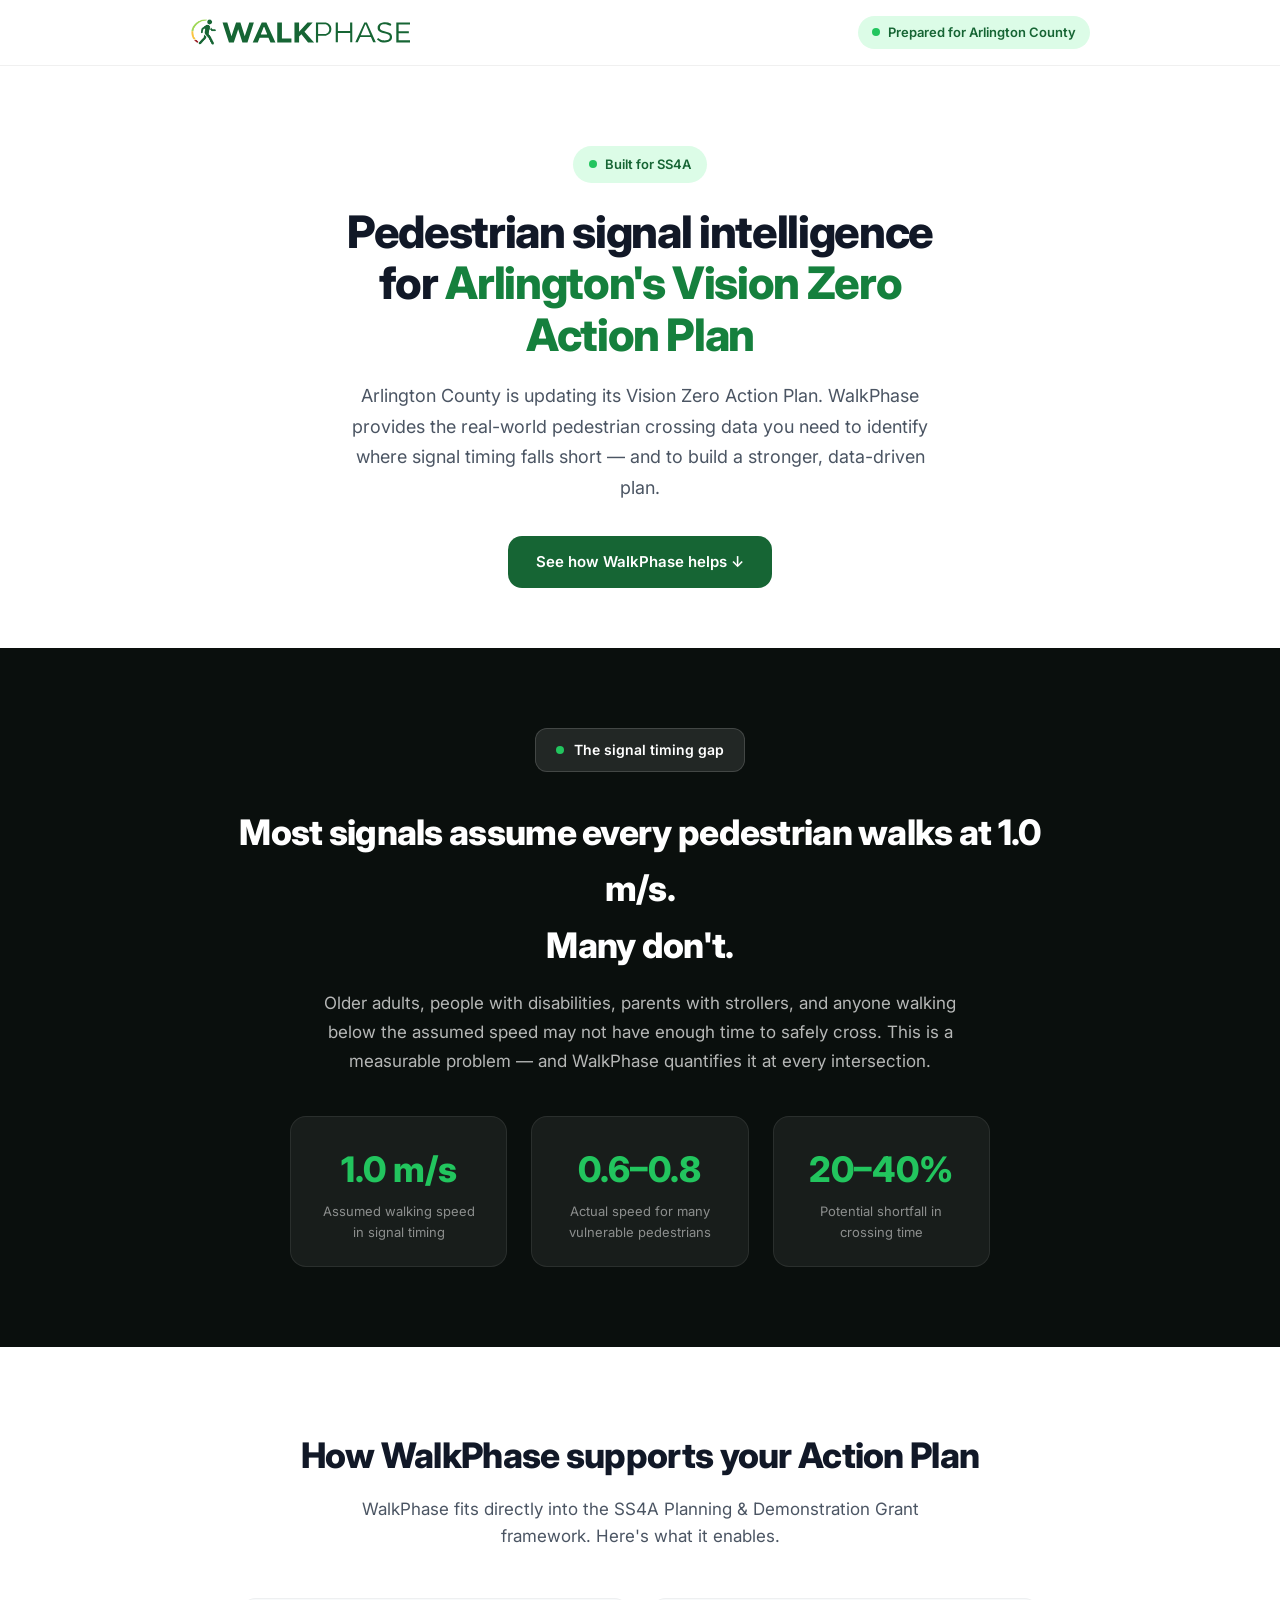
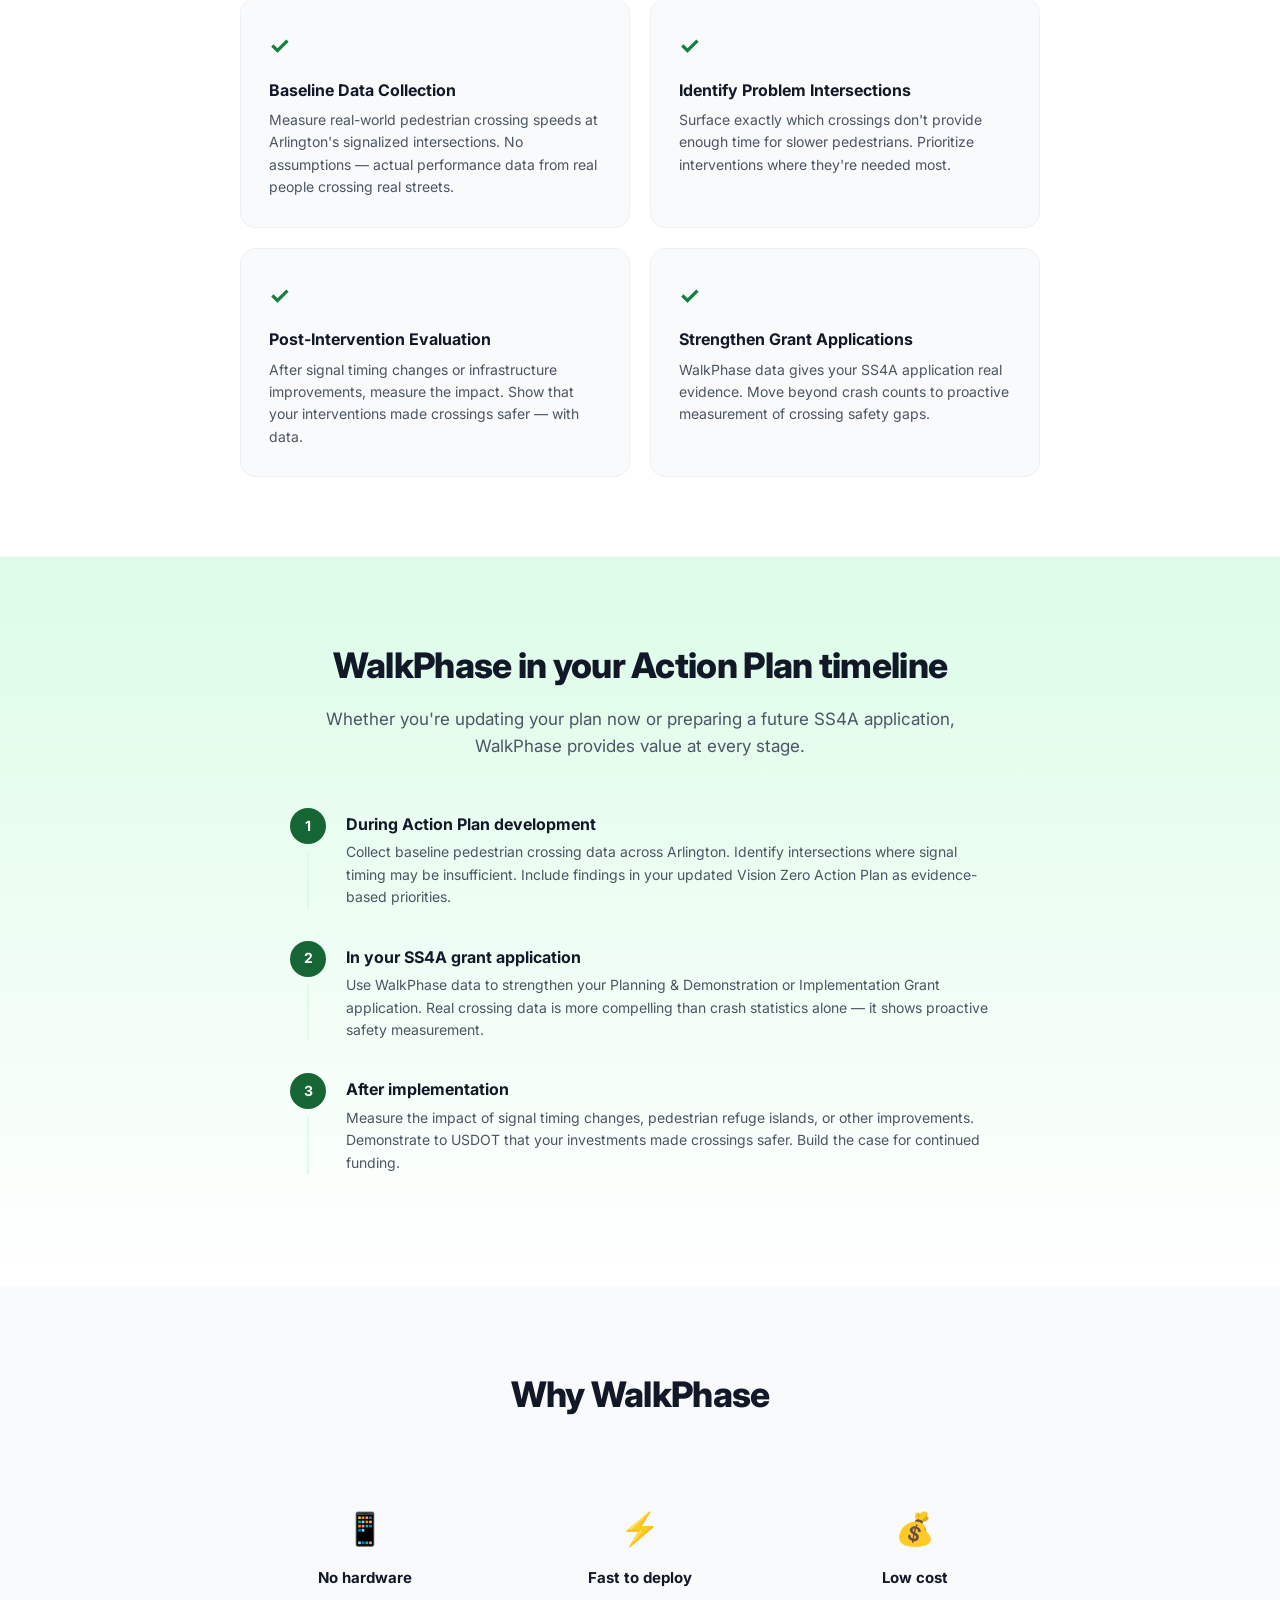
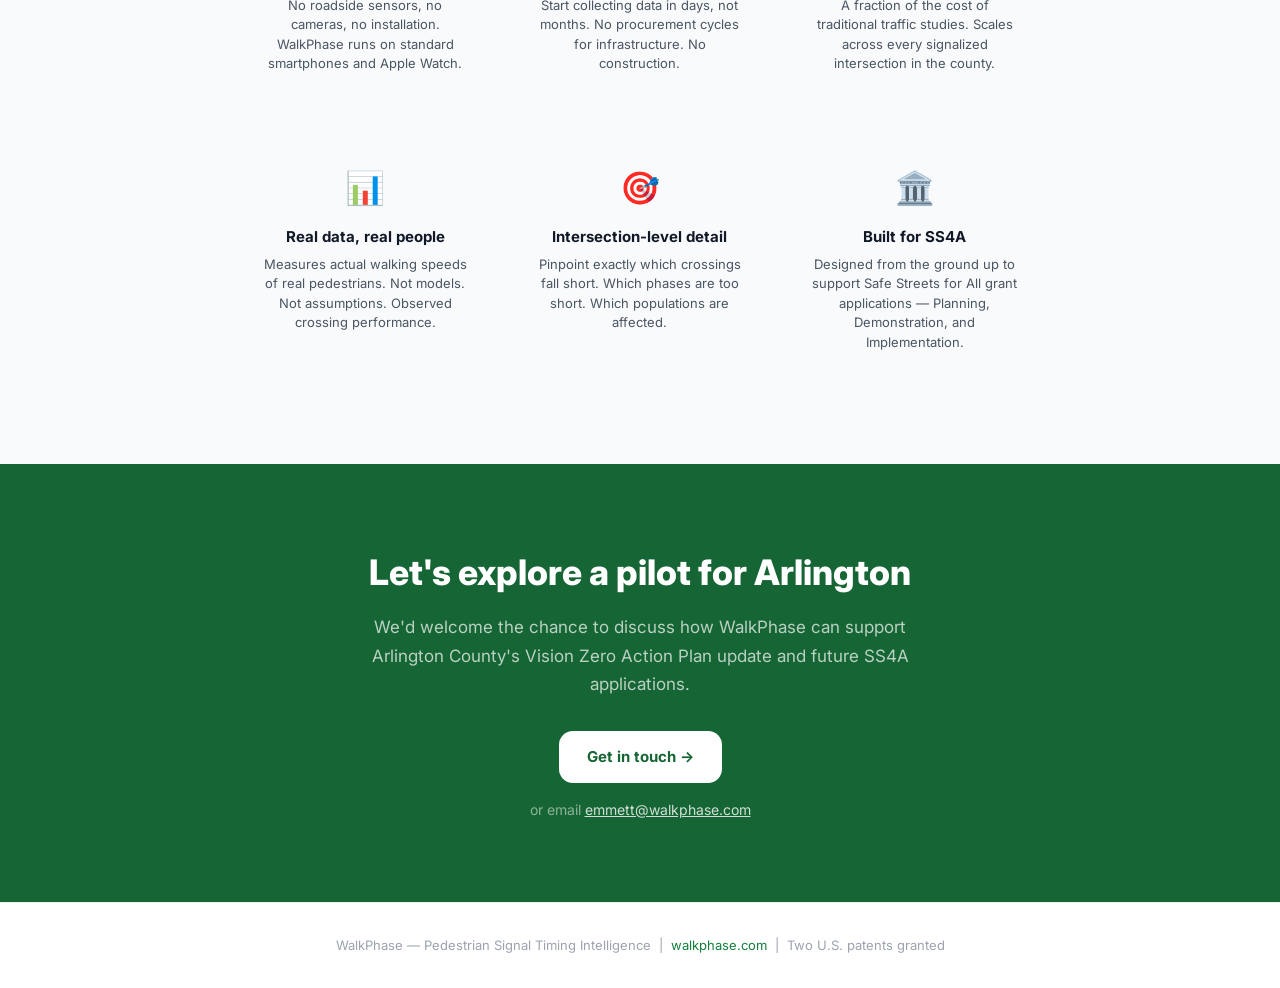
==== arlington/index.html @ d2f881f9 "Add walkphase.com/arlington — targeted pitch for Arlington County Focused landing page for Arlington" ====
<!DOCTYPE html>
<html lang="en">
<head>
    <!-- Google Analytics -->
    <script async src="https://www.googletagmanager.com/gtag/js?id=G-VWZL59CPCB"></script>
    <script>
      window.dataLayer = window.dataLayer || [];
      function gtag(){dataLayer.push(arguments);}
      gtag('js', new Date());
      gtag('config', 'G-VWZL59CPCB');
    </script>
    <meta charset="UTF-8">
    <meta name="viewport" content="width=device-width, initial-scale=1.0">
    <title>WalkPhase for Arlington County — Pedestrian Signal Intelligence for Your Vision Zero Action Plan</title>
    <meta name="description" content="WalkPhase helps Arlington County update its Vision Zero Action Plan with real pedestrian crossing data. Built for SS4A.">
    <meta property="og:title" content="WalkPhase for Arlington County">
    <meta property="og:description" content="Real pedestrian crossing data to strengthen Arlington's Vision Zero Action Plan and SS4A grant applications.">
    <meta property="og:type" content="website">
    <meta property="og:url" content="https://walkphase.com/arlington">
    <link rel="icon" type="image/png" href="../favicon.png">
    <link rel="preconnect" href="https://fonts.googleapis.com">
    <link rel="preconnect" href="https://fonts.gstatic.com" crossorigin>
    <link href="https://fonts.googleapis.com/css2?family=Inter:wght@400;500;600;700;800&display=swap" rel="stylesheet">
    <style>
        *, *::before, *::after { margin: 0; padding: 0; box-sizing: border-box; }
        :root {
            --green-deep: #166534; --green-mid: #15803d; --green-light: #22c55e;
            --green-pale: #dcfce7; --bg-white: #ffffff; --bg-light: #f8fafb;
            --text-primary: #111827; --text-secondary: #4b5563; --text-muted: #9ca3af;
        }
        html { scroll-behavior: smooth; -webkit-font-smoothing: antialiased; }
        body { font-family: 'Inter', -apple-system, BlinkMacSystemFont, sans-serif; color: var(--text-primary); background: var(--bg-white); line-height: 1.6; }
        a { color: inherit; text-decoration: none; }
        img { max-width: 100%; display: block; }

        /* Layout */
        .container { max-width: 900px; margin: 0 auto; padding: 0 24px; }
        .section { padding: 80px 0; }
        .section-light { background: var(--bg-light); }

        /* Nav */
        .nav { padding: 16px 24px; border-bottom: 1px solid rgba(0,0,0,0.06); position: sticky; top: 0; background: rgba(255,255,255,0.95); backdrop-filter: blur(12px); z-index: 100; }
        .nav-inner { max-width: 900px; margin: 0 auto; display: flex; align-items: center; justify-content: space-between; }
        .nav-logo { height: 28px; width: auto; }
        .nav-badge { display: inline-flex; align-items: center; gap: 8px; padding: 6px 14px; background: var(--green-pale); color: var(--green-deep); border-radius: 999px; font-size: 13px; font-weight: 600; }

        /* Hero */
        .hero { padding: 80px 24px 60px; text-align: center; }
        .hero-container { max-width: 750px; margin: 0 auto; }
        .hero-badge { display: inline-flex; align-items: center; gap: 8px; padding: 8px 16px; background: var(--green-pale); color: var(--green-deep); border-radius: 999px; font-size: 13px; font-weight: 600; margin-bottom: 24px; }
        .hero-badge-dot { width: 8px; height: 8px; border-radius: 50%; background: var(--green-light); }
        .hero h1 { font-size: clamp(2rem, 5vw, 2.8rem); font-weight: 800; line-height: 1.15; margin-bottom: 20px; letter-spacing: -0.03em; }
        .hero h1 .green { color: var(--green-mid); }
        .hero p { font-size: 18px; color: var(--text-secondary); max-width: 600px; margin: 0 auto 32px; line-height: 1.7; }
        .hero-cta { display: inline-flex; align-items: center; gap: 8px; padding: 14px 28px; background: var(--green-deep); color: white; border-radius: 14px; font-weight: 600; font-size: 15px; transition: background 0.2s; }
        .hero-cta:hover { background: var(--green-mid); }

        /* Problem */
        .problem { background: #0a0f0d; color: white; padding: 80px 24px; }
        .problem .container { text-align: center; }
        .problem h2 { font-size: clamp(1.6rem, 3.5vw, 2.2rem); font-weight: 800; margin-bottom: 16px; letter-spacing: -0.02em; }
        .problem p { font-size: 17px; color: rgba(255,255,255,0.7); max-width: 650px; margin: 0 auto 40px; line-height: 1.7; }
        .problem-stats { display: grid; grid-template-columns: repeat(3, 1fr); gap: 24px; max-width: 700px; margin: 0 auto; }
        .problem-stat { padding: 24px; background: rgba(255,255,255,0.06); border-radius: 16px; border: 1px solid rgba(255,255,255,0.08); }
        .problem-stat-number { font-size: 2.2rem; font-weight: 800; color: var(--green-light); margin-bottom: 4px; }
        .problem-stat-label { font-size: 13px; color: rgba(255,255,255,0.5); }

        /* SS4A Fit */
        .ss4a-section { padding: 80px 24px; }
        .ss4a-section h2 { font-size: clamp(1.6rem, 3.5vw, 2.2rem); font-weight: 800; text-align: center; margin-bottom: 12px; letter-spacing: -0.02em; }
        .ss4a-subtitle { font-size: 17px; color: var(--text-secondary); text-align: center; max-width: 600px; margin: 0 auto 48px; }
        .ss4a-grid { display: grid; grid-template-columns: repeat(2, 1fr); gap: 20px; max-width: 800px; margin: 0 auto; }
        .ss4a-card { padding: 28px; background: var(--bg-light); border-radius: 16px; border: 1px solid rgba(0,0,0,0.04); }
        .ss4a-card-icon { font-size: 24px; margin-bottom: 12px; }
        .ss4a-card h3 { font-size: 16px; font-weight: 700; margin-bottom: 6px; }
        .ss4a-card p { font-size: 14px; color: var(--text-secondary); line-height: 1.6; }
        .ss4a-card-check { color: var(--green-mid); font-weight: 700; }

        /* Action Plan Section */
        .action-plan { padding: 80px 24px; background: linear-gradient(180deg, var(--green-pale) 0%, var(--bg-white) 100%); }
        .action-plan h2 { font-size: clamp(1.6rem, 3.5vw, 2.2rem); font-weight: 800; text-align: center; margin-bottom: 12px; letter-spacing: -0.02em; }
        .action-plan-subtitle { font-size: 17px; color: var(--text-secondary); text-align: center; max-width: 650px; margin: 0 auto 48px; }
        .timeline { max-width: 700px; margin: 0 auto; }
        .timeline-item { display: flex; gap: 20px; margin-bottom: 32px; }
        .timeline-marker { display: flex; flex-direction: column; align-items: center; flex-shrink: 0; }
        .timeline-dot { width: 36px; height: 36px; border-radius: 50%; background: var(--green-deep); color: white; display: flex; align-items: center; justify-content: center; font-weight: 700; font-size: 14px; }
        .timeline-line { width: 2px; flex: 1; background: var(--green-pale); margin-top: 8px; }
        .timeline-content { padding-top: 4px; }
        .timeline-content h3 { font-size: 16px; font-weight: 700; margin-bottom: 4px; }
        .timeline-content p { font-size: 14px; color: var(--text-secondary); line-height: 1.6; }

        /* Differentiators */
        .diff-section { padding: 80px 24px; }
        .diff-section h2 { font-size: clamp(1.6rem, 3.5vw, 2.2rem); font-weight: 800; text-align: center; margin-bottom: 48px; letter-spacing: -0.02em; }
        .diff-grid { display: grid; grid-template-columns: repeat(3, 1fr); gap: 24px; max-width: 800px; margin: 0 auto; }
        .diff-card { text-align: center; padding: 32px 20px; background: var(--bg-light); border-radius: 16px; }
        .diff-card-icon { font-size: 32px; margin-bottom: 12px; }
        .diff-card h3 { font-size: 15px; font-weight: 700; margin-bottom: 6px; }
        .diff-card p { font-size: 13px; color: var(--text-secondary); line-height: 1.5; }

        /* CTA */
        .cta-section { padding: 80px 24px; background: var(--green-deep); color: white; text-align: center; }
        .cta-section h2 { font-size: clamp(1.6rem, 3.5vw, 2.2rem); font-weight: 800; margin-bottom: 12px; }
        .cta-section p { font-size: 17px; color: rgba(255,255,255,0.7); max-width: 550px; margin: 0 auto 32px; line-height: 1.7; }
        .cta-btn { display: inline-flex; align-items: center; gap: 8px; padding: 14px 28px; background: white; color: var(--green-deep); border-radius: 14px; font-weight: 700; font-size: 15px; transition: transform 0.2s, box-shadow 0.2s; }
        .cta-btn:hover { transform: translateY(-2px); box-shadow: 0 8px 24px rgba(0,0,0,0.2); }
        .cta-email { display: block; margin-top: 16px; font-size: 14px; color: rgba(255,255,255,0.5); }
        .cta-email a { color: rgba(255,255,255,0.8); text-decoration: underline; }

        /* Footer */
        .footer { padding: 32px 24px; text-align: center; font-size: 13px; color: var(--text-muted); border-top: 1px solid rgba(0,0,0,0.06); }
        .footer a { color: var(--green-mid); }

        /* Built for SS4A badge */
        .ss4a-badge-large { display: inline-flex; align-items: center; gap: 10px; padding: 10px 20px; background: rgba(255,255,255,0.1); border: 1px solid rgba(255,255,255,0.15); border-radius: 12px; font-size: 14px; font-weight: 600; color: white; margin-bottom: 32px; }
        .ss4a-badge-large .dot { width: 8px; height: 8px; border-radius: 50%; background: var(--green-light); }

        /* Responsive */
        @media (max-width: 768px) {
            .problem-stats { grid-template-columns: 1fr; }
            .ss4a-grid { grid-template-columns: 1fr; }
            .diff-grid { grid-template-columns: 1fr; }
        }
    </style>
</head>
<body>

    <!-- Nav -->
    <nav class="nav">
        <div class="nav-inner">
            <a href="https://walkphase.com">
                <img src="../walkphase_logo.svg" alt="WalkPhase" class="nav-logo">
            </a>
            <span class="nav-badge"><span class="hero-badge-dot"></span> Prepared for Arlington County</span>
        </div>
    </nav>

    <!-- Hero -->
    <section class="hero">
        <div class="hero-container">
            <div class="hero-badge"><span class="hero-badge-dot"></span> Built for SS4A</div>
            <h1>Pedestrian signal intelligence<br>for <span class="green">Arlington's Vision Zero<br>Action Plan</span></h1>
            <p>Arlington County is updating its Vision Zero Action Plan. WalkPhase provides the real-world pedestrian crossing data you need to identify where signal timing falls short &mdash; and to build a stronger, data-driven plan.</p>
            <a href="#how-it-helps" class="hero-cta">See how WalkPhase helps &darr;</a>
        </div>
    </section>

    <!-- Problem -->
    <section class="problem">
        <div class="container">
            <div class="ss4a-badge-large"><span class="dot"></span> The signal timing gap</div>
            <h2>Most signals assume every pedestrian walks at 1.0 m/s.<br>Many don't.</h2>
            <p>Older adults, people with disabilities, parents with strollers, and anyone walking below the assumed speed may not have enough time to safely cross. This is a measurable problem &mdash; and WalkPhase quantifies it at every intersection.</p>
            <div class="problem-stats">
                <div class="problem-stat">
                    <div class="problem-stat-number">1.0 m/s</div>
                    <div class="problem-stat-label">Assumed walking speed<br>in signal timing</div>
                </div>
                <div class="problem-stat">
                    <div class="problem-stat-number">0.6&ndash;0.8</div>
                    <div class="problem-stat-label">Actual speed for many<br>vulnerable pedestrians</div>
                </div>
                <div class="problem-stat">
                    <div class="problem-stat-number">20&ndash;40%</div>
                    <div class="problem-stat-label">Potential shortfall in<br>crossing time</div>
                </div>
            </div>
        </div>
    </section>

    <!-- How it helps -->
    <section class="ss4a-section" id="how-it-helps">
        <h2>How WalkPhase supports your Action Plan</h2>
        <p class="ss4a-subtitle">WalkPhase fits directly into the SS4A Planning &amp; Demonstration Grant framework. Here's what it enables.</p>
        <div class="ss4a-grid">
            <div class="ss4a-card">
                <div class="ss4a-card-icon"><span class="ss4a-card-check">&check;</span></div>
                <h3>Baseline Data Collection</h3>
                <p>Measure real-world pedestrian crossing speeds at Arlington's signalized intersections. No assumptions &mdash; actual performance data from real people crossing real streets.</p>
            </div>
            <div class="ss4a-card">
                <div class="ss4a-card-icon"><span class="ss4a-card-check">&check;</span></div>
                <h3>Identify Problem Intersections</h3>
                <p>Surface exactly which crossings don't provide enough time for slower pedestrians. Prioritize interventions where they're needed most.</p>
            </div>
            <div class="ss4a-card">
                <div class="ss4a-card-icon"><span class="ss4a-card-check">&check;</span></div>
                <h3>Post-Intervention Evaluation</h3>
                <p>After signal timing changes or infrastructure improvements, measure the impact. Show that your interventions made crossings safer &mdash; with data.</p>
            </div>
            <div class="ss4a-card">
                <div class="ss4a-card-icon"><span class="ss4a-card-check">&check;</span></div>
                <h3>Strengthen Grant Applications</h3>
                <p>WalkPhase data gives your SS4A application real evidence. Move beyond crash counts to proactive measurement of crossing safety gaps.</p>
            </div>
        </div>
    </section>

    <!-- Action Plan Timeline -->
    <section class="action-plan">
        <h2>WalkPhase in your Action Plan timeline</h2>
        <p class="action-plan-subtitle">Whether you're updating your plan now or preparing a future SS4A application, WalkPhase provides value at every stage.</p>
        <div class="timeline">
            <div class="timeline-item">
                <div class="timeline-marker">
                    <div class="timeline-dot">1</div>
                    <div class="timeline-line"></div>
                </div>
                <div class="timeline-content">
                    <h3>During Action Plan development</h3>
                    <p>Collect baseline pedestrian crossing data across Arlington. Identify intersections where signal timing may be insufficient. Include findings in your updated Vision Zero Action Plan as evidence-based priorities.</p>
                </div>
            </div>
            <div class="timeline-item">
                <div class="timeline-marker">
                    <div class="timeline-dot">2</div>
                    <div class="timeline-line"></div>
                </div>
                <div class="timeline-content">
                    <h3>In your SS4A grant application</h3>
                    <p>Use WalkPhase data to strengthen your Planning &amp; Demonstration or Implementation Grant application. Real crossing data is more compelling than crash statistics alone &mdash; it shows proactive safety measurement.</p>
                </div>
            </div>
            <div class="timeline-item">
                <div class="timeline-marker">
                    <div class="timeline-dot">3</div>
                    <div class="timeline-line"></div>
                </div>
                <div class="timeline-content">
                    <h3>After implementation</h3>
                    <p>Measure the impact of signal timing changes, pedestrian refuge islands, or other improvements. Demonstrate to USDOT that your investments made crossings safer. Build the case for continued funding.</p>
                </div>
            </div>
        </div>
    </section>

    <!-- Differentiators -->
    <section class="diff-section section-light">
        <h2>Why WalkPhase</h2>
        <div class="diff-grid">
            <div class="diff-card">
                <div class="diff-card-icon">📱</div>
                <h3>No hardware</h3>
                <p>No roadside sensors, no cameras, no installation. WalkPhase runs on standard smartphones and Apple Watch.</p>
            </div>
            <div class="diff-card">
                <div class="diff-card-icon">⚡</div>
                <h3>Fast to deploy</h3>
                <p>Start collecting data in days, not months. No procurement cycles for infrastructure. No construction.</p>
            </div>
            <div class="diff-card">
                <div class="diff-card-icon">💰</div>
                <h3>Low cost</h3>
                <p>A fraction of the cost of traditional traffic studies. Scales across every signalized intersection in the county.</p>
            </div>
            <div class="diff-card">
                <div class="diff-card-icon">📊</div>
                <h3>Real data, real people</h3>
                <p>Measures actual walking speeds of real pedestrians. Not models. Not assumptions. Observed crossing performance.</p>
            </div>
            <div class="diff-card">
                <div class="diff-card-icon">🎯</div>
                <h3>Intersection-level detail</h3>
                <p>Pinpoint exactly which crossings fall short. Which phases are too short. Which populations are affected.</p>
            </div>
            <div class="diff-card">
                <div class="diff-card-icon">🏛️</div>
                <h3>Built for SS4A</h3>
                <p>Designed from the ground up to support Safe Streets for All grant applications &mdash; Planning, Demonstration, and Implementation.</p>
            </div>
        </div>
    </section>

    <!-- CTA -->
    <section class="cta-section">
        <h2>Let's explore a pilot for Arlington</h2>
        <p>We'd welcome the chance to discuss how WalkPhase can support Arlington County's Vision Zero Action Plan update and future SS4A applications.</p>
        <a href="mailto:emmett@walkphase.com?subject=WalkPhase%20for%20Arlington%20County" class="cta-btn">Get in touch &rarr;</a>
        <span class="cta-email">or email <a href="mailto:emmett@walkphase.com">emmett@walkphase.com</a></span>
    </section>

    <!-- Footer -->
    <footer class="footer">
        <p>WalkPhase &mdash; Pedestrian Signal Timing Intelligence &nbsp;|&nbsp; <a href="https://walkphase.com">walkphase.com</a> &nbsp;|&nbsp; Two U.S. patents granted</p>
    </footer>

</body>
</html>
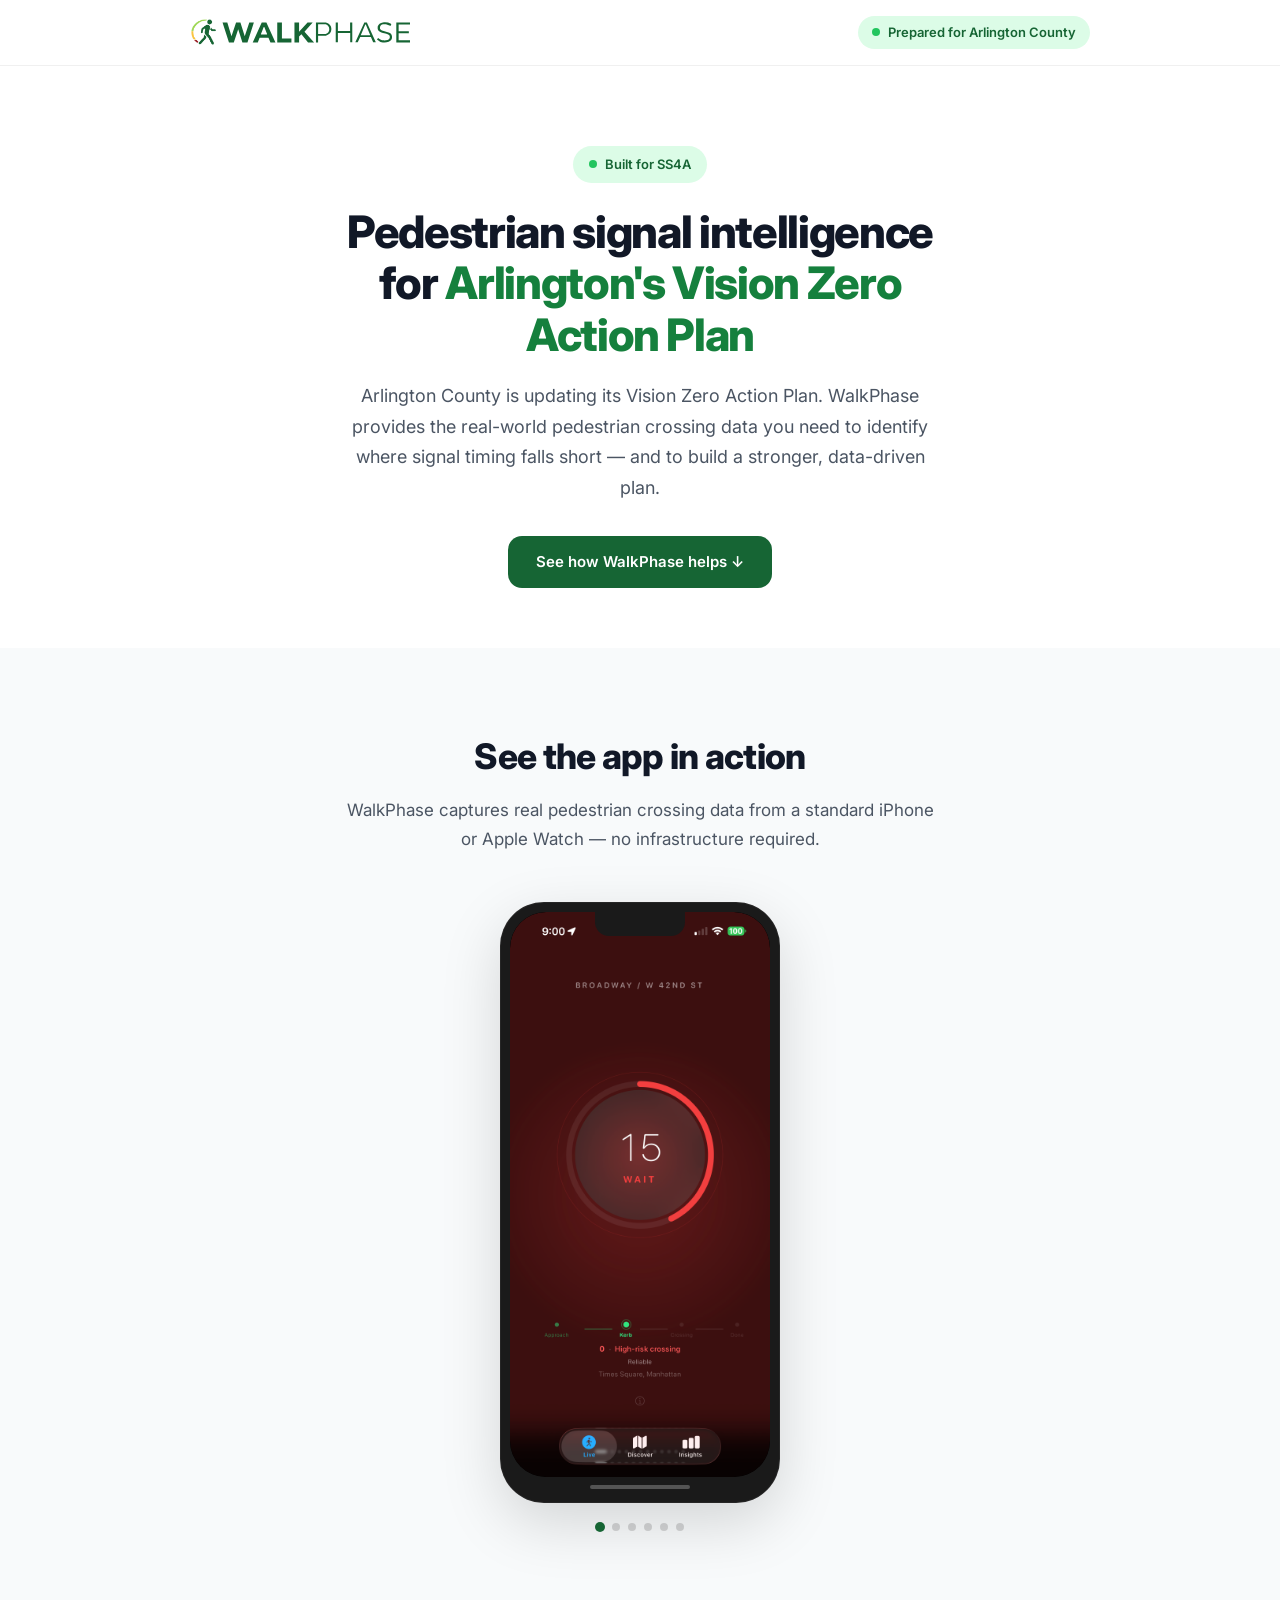
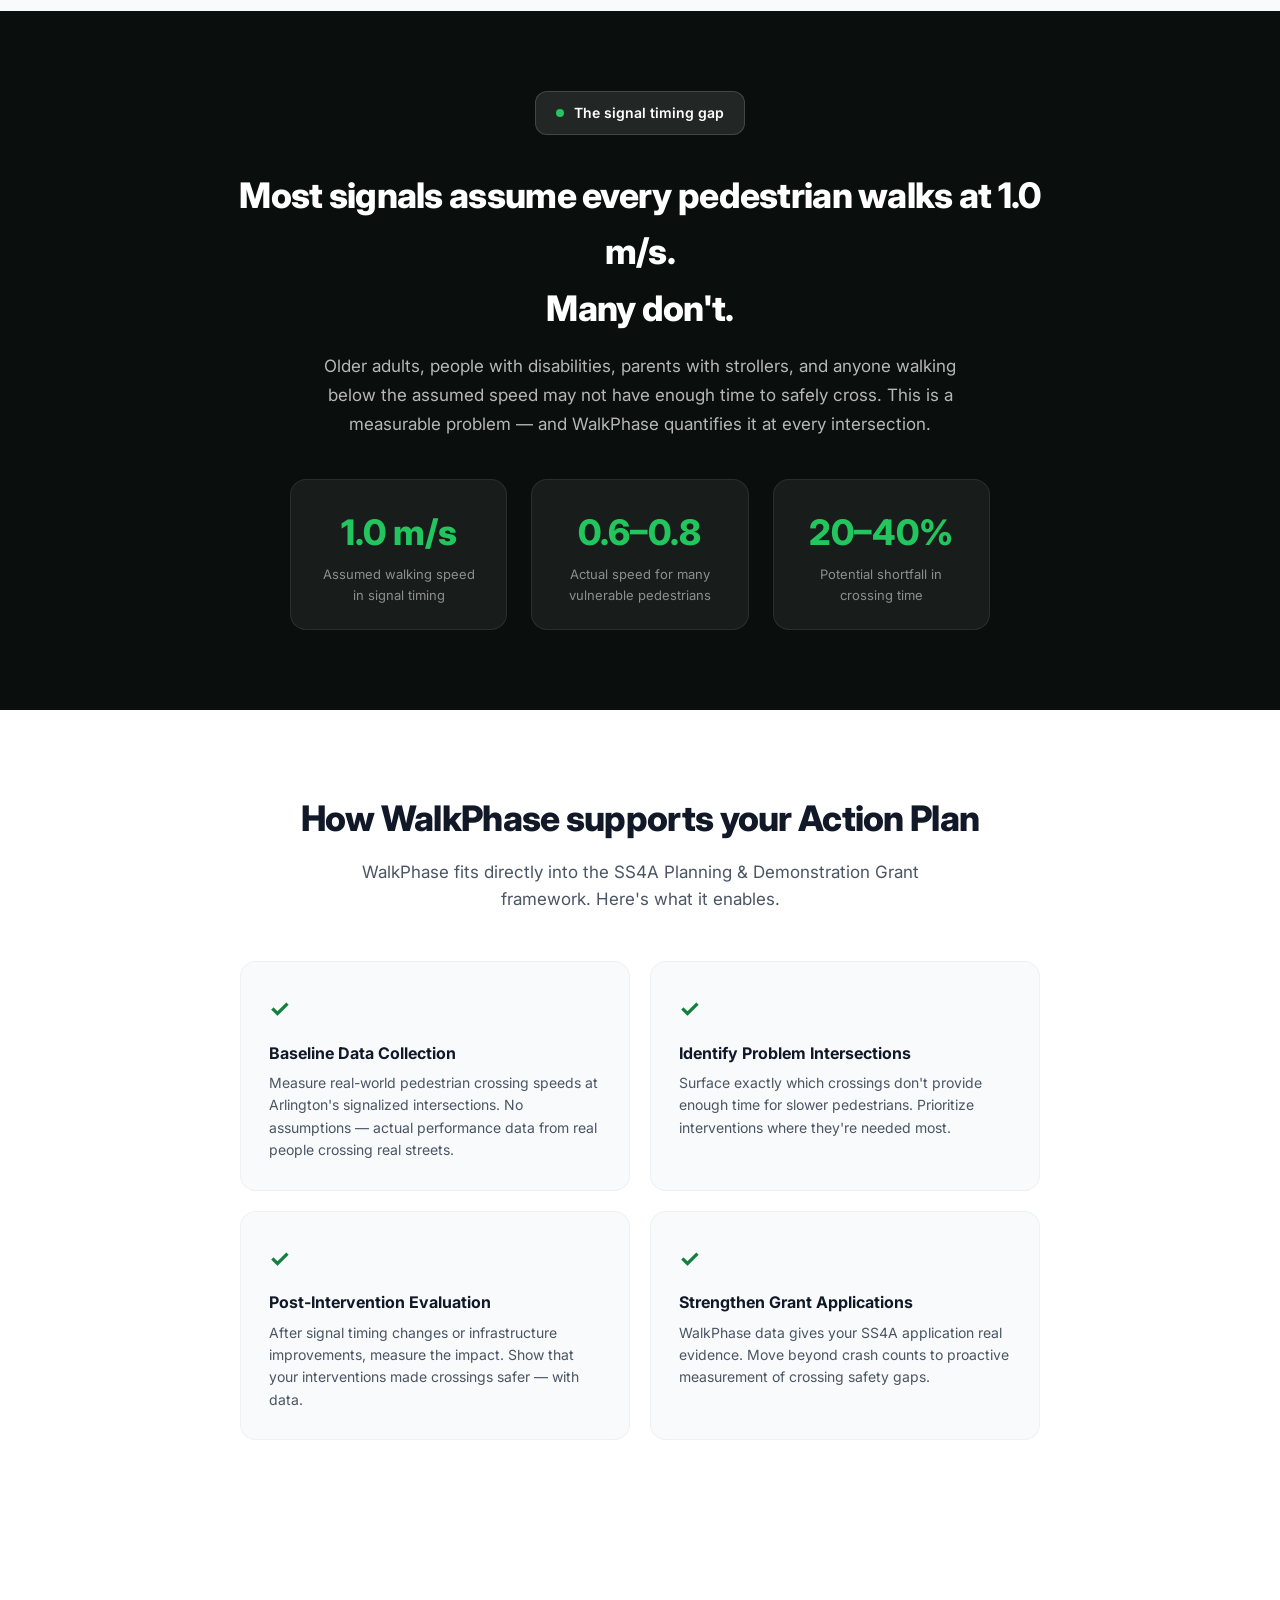
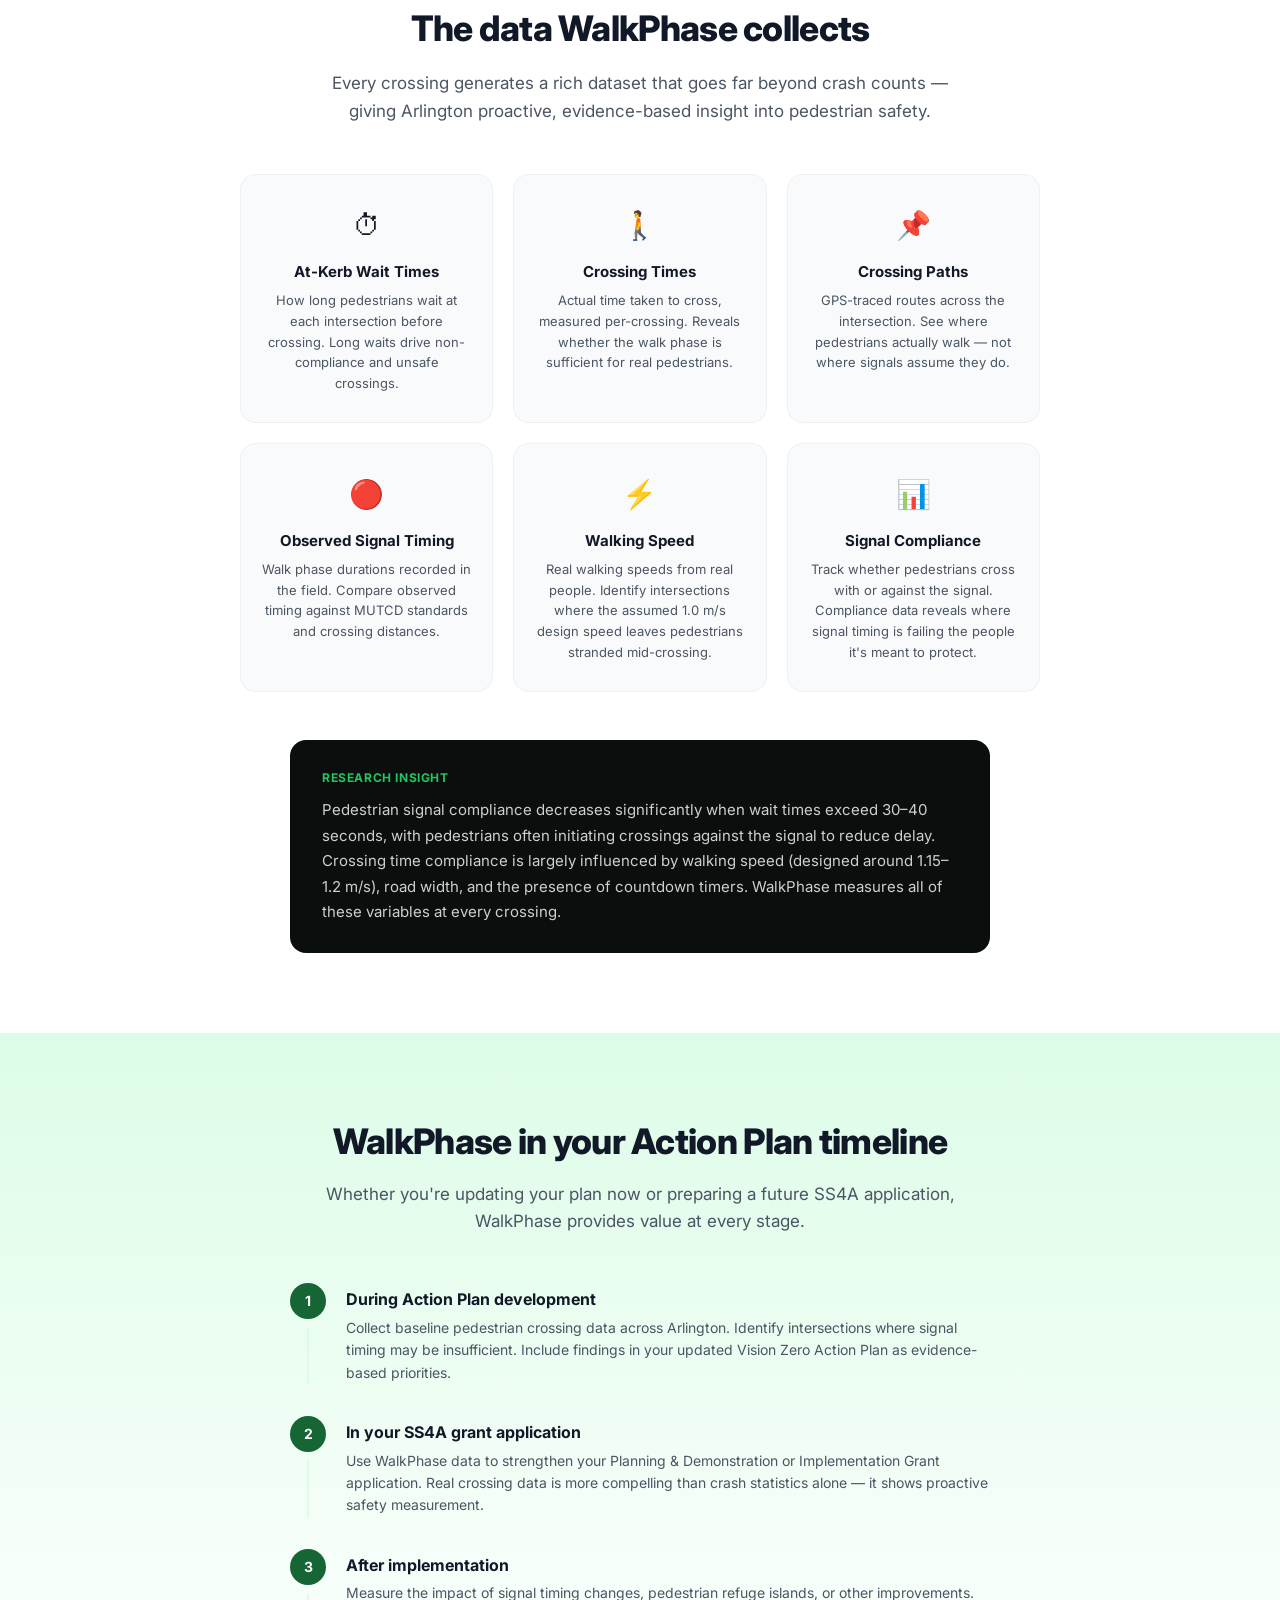
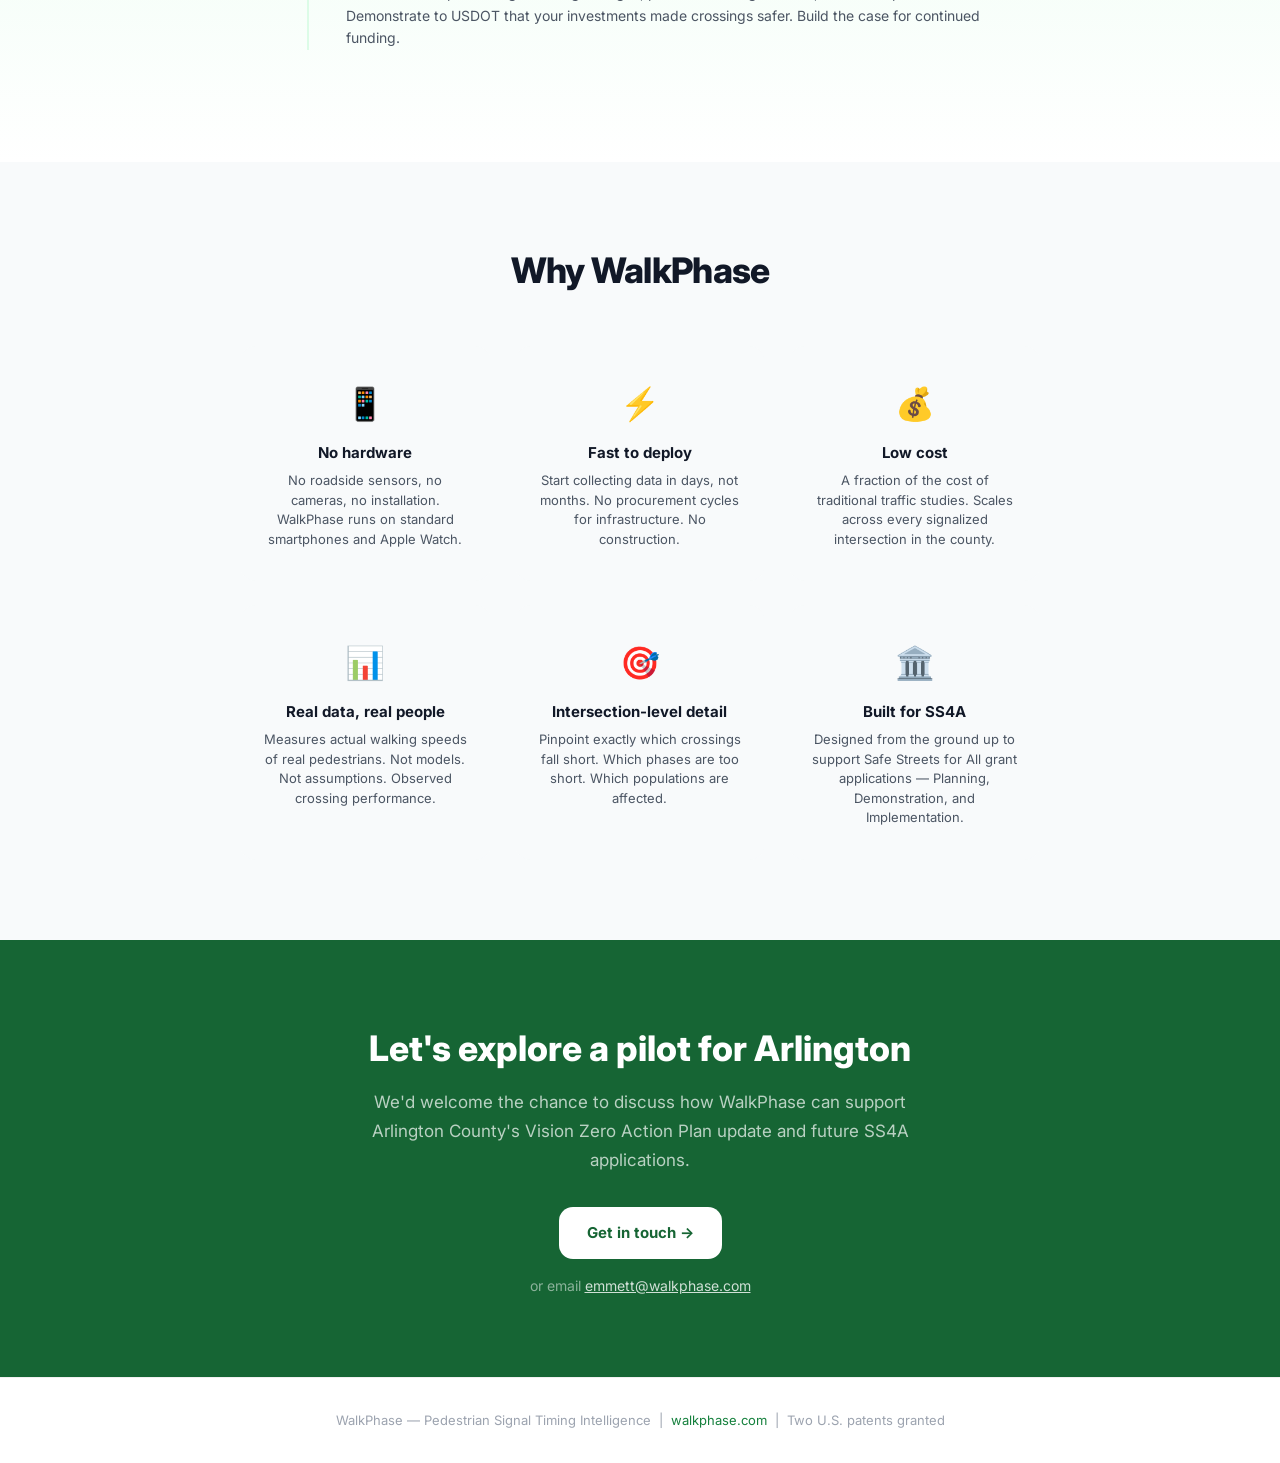
==== commit ca66913e: "Add app screenshots and data capabilities to Arlington page Screenshots carousel showing the app in " ====
--- a/arlington/index.html
+++ b/arlington/index.html
@@ -115,11 +115,45 @@
         .ss4a-badge-large { display: inline-flex; align-items: center; gap: 10px; padding: 10px 20px; background: rgba(255,255,255,0.1); border: 1px solid rgba(255,255,255,0.15); border-radius: 12px; font-size: 14px; font-weight: 600; color: white; margin-bottom: 32px; }
         .ss4a-badge-large .dot { width: 8px; height: 8px; border-radius: 50%; background: var(--green-light); }
 
+        /* App Preview */
+        .app-preview { padding: 80px 24px; background: var(--bg-light); text-align: center; }
+        .app-preview h2 { font-size: clamp(1.6rem, 3.5vw, 2.2rem); font-weight: 800; margin-bottom: 12px; letter-spacing: -0.02em; }
+        .app-preview-subtitle { font-size: 17px; color: var(--text-secondary); max-width: 600px; margin: 0 auto 48px; line-height: 1.7; }
+
+        .iphone-frame {
+            width: 280px; margin: 0 auto; background: #1a1a1a; border-radius: 44px; padding: 10px;
+            box-shadow: 0 20px 60px rgba(0,0,0,0.15), 0 0 0 1px rgba(255,255,255,0.08), inset 0 0 0 1px rgba(255,255,255,0.05);
+            position: relative;
+        }
+        .iphone-notch { width: 90px; height: 24px; background: #1a1a1a; border-radius: 0 0 14px 14px; margin: 0 auto; position: absolute; top: 10px; left: 50%; transform: translateX(-50%); z-index: 3; }
+        .iphone-screen { border-radius: 36px; overflow: hidden; position: relative; background: #000; }
+        .iphone-screenshot { display: block; width: 100%; height: auto; border-radius: 36px; position: absolute; top: 0; left: 0; opacity: 0; transition: opacity 0.8s cubic-bezier(0.4, 0, 0.2, 1); }
+        .iphone-screenshot.active { position: relative; opacity: 1; }
+        .iphone-home-bar { width: 100px; height: 4px; background: rgba(255,255,255,0.25); border-radius: 2px; margin: 8px auto 4px; }
+        .screenshot-dots { display: flex; justify-content: center; gap: 8px; margin-top: 20px; }
+        .screenshot-dot { width: 8px; height: 8px; border-radius: 50%; background: rgba(0,0,0,0.15); border: none; cursor: pointer; padding: 0; transition: all 0.3s; }
+        .screenshot-dot.active { background: var(--green-deep); transform: scale(1.25); }
+        .screenshot-dot:hover { background: var(--green-mid); }
+
+        /* Data Capabilities */
+        .data-section { padding: 80px 24px; }
+        .data-section h2 { font-size: clamp(1.6rem, 3.5vw, 2.2rem); font-weight: 800; text-align: center; margin-bottom: 12px; letter-spacing: -0.02em; }
+        .data-subtitle { font-size: 17px; color: var(--text-secondary); text-align: center; max-width: 650px; margin: 0 auto 48px; line-height: 1.7; }
+        .data-grid { display: grid; grid-template-columns: repeat(3, 1fr); gap: 20px; max-width: 800px; margin: 0 auto 48px; }
+        .data-card { padding: 28px 20px; background: var(--bg-light); border-radius: 16px; border: 1px solid rgba(0,0,0,0.04); text-align: center; }
+        .data-card-icon { font-size: 28px; margin-bottom: 12px; }
+        .data-card h3 { font-size: 15px; font-weight: 700; margin-bottom: 6px; }
+        .data-card p { font-size: 13px; color: var(--text-secondary); line-height: 1.6; }
+        .data-insight { max-width: 700px; margin: 0 auto; padding: 28px 32px; background: #0a0f0d; color: white; border-radius: 16px; }
+        .data-insight-label { font-size: 12px; font-weight: 700; text-transform: uppercase; letter-spacing: 0.05em; color: var(--green-light); margin-bottom: 10px; }
+        .data-insight p { font-size: 15px; color: rgba(255,255,255,0.8); line-height: 1.7; margin: 0; }
+
         /* Responsive */
         @media (max-width: 768px) {
             .problem-stats { grid-template-columns: 1fr; }
             .ss4a-grid { grid-template-columns: 1fr; }
             .diff-grid { grid-template-columns: 1fr; }
+            .data-grid { grid-template-columns: 1fr; }
         }
     </style>
 </head>
@@ -142,6 +176,34 @@
             <h1>Pedestrian signal intelligence<br>for <span class="green">Arlington's Vision Zero<br>Action Plan</span></h1>
             <p>Arlington County is updating its Vision Zero Action Plan. WalkPhase provides the real-world pedestrian crossing data you need to identify where signal timing falls short &mdash; and to build a stronger, data-driven plan.</p>
             <a href="#how-it-helps" class="hero-cta">See how WalkPhase helps &darr;</a>
+        </div>
+    </section>
+
+    <!-- App Preview -->
+    <section class="app-preview">
+        <div class="container">
+            <h2>See the app in action</h2>
+            <p class="app-preview-subtitle">WalkPhase captures real pedestrian crossing data from a standard iPhone or Apple Watch &mdash; no infrastructure required.</p>
+            <div class="iphone-frame">
+                <div class="iphone-notch"></div>
+                <div class="iphone-screen">
+                    <img src="../screenshots/screen1.PNG" alt="WalkPhase — Live signal countdown" class="iphone-screenshot active" data-index="0">
+                    <img src="../screenshots/screen2.PNG" alt="WalkPhase — Discover map with intersections" class="iphone-screenshot" data-index="1">
+                    <img src="../screenshots/screen3.PNG" alt="WalkPhase — Intersection safety analysis" class="iphone-screenshot" data-index="2">
+                    <img src="../screenshots/screen4.PNG" alt="WalkPhase — Crash history and crossing heatmap" class="iphone-screenshot" data-index="3">
+                    <img src="../screenshots/screen5.PNG" alt="WalkPhase — Crossing detail with path and speed" class="iphone-screenshot" data-index="4">
+                    <img src="../screenshots/screen6.PNG" alt="WalkPhase — Safety report for road authority" class="iphone-screenshot" data-index="5">
+                </div>
+                <div class="iphone-home-bar"></div>
+            </div>
+            <div class="screenshot-dots">
+                <button class="screenshot-dot active" data-index="0"></button>
+                <button class="screenshot-dot" data-index="1"></button>
+                <button class="screenshot-dot" data-index="2"></button>
+                <button class="screenshot-dot" data-index="3"></button>
+                <button class="screenshot-dot" data-index="4"></button>
+                <button class="screenshot-dot" data-index="5"></button>
+            </div>
         </div>
     </section>
 
@@ -196,6 +258,48 @@
         </div>
     </section>
 
+    <!-- Data Capabilities -->
+    <section class="data-section">
+        <h2>The data WalkPhase collects</h2>
+        <p class="data-subtitle">Every crossing generates a rich dataset that goes far beyond crash counts &mdash; giving Arlington proactive, evidence-based insight into pedestrian safety.</p>
+        <div class="data-grid">
+            <div class="data-card">
+                <div class="data-card-icon">&#9201;</div>
+                <h3>At-Kerb Wait Times</h3>
+                <p>How long pedestrians wait at each intersection before crossing. Long waits drive non-compliance and unsafe crossings.</p>
+            </div>
+            <div class="data-card">
+                <div class="data-card-icon">&#128694;</div>
+                <h3>Crossing Times</h3>
+                <p>Actual time taken to cross, measured per-crossing. Reveals whether the walk phase is sufficient for real pedestrians.</p>
+            </div>
+            <div class="data-card">
+                <div class="data-card-icon">&#128204;</div>
+                <h3>Crossing Paths</h3>
+                <p>GPS-traced routes across the intersection. See where pedestrians actually walk &mdash; not where signals assume they do.</p>
+            </div>
+            <div class="data-card">
+                <div class="data-card-icon">&#128308;</div>
+                <h3>Observed Signal Timing</h3>
+                <p>Walk phase durations recorded in the field. Compare observed timing against MUTCD standards and crossing distances.</p>
+            </div>
+            <div class="data-card">
+                <div class="data-card-icon">&#9889;</div>
+                <h3>Walking Speed</h3>
+                <p>Real walking speeds from real people. Identify intersections where the assumed 1.0 m/s design speed leaves pedestrians stranded mid-crossing.</p>
+            </div>
+            <div class="data-card">
+                <div class="data-card-icon">&#128202;</div>
+                <h3>Signal Compliance</h3>
+                <p>Track whether pedestrians cross with or against the signal. Compliance data reveals where signal timing is failing the people it's meant to protect.</p>
+            </div>
+        </div>
+        <div class="data-insight">
+            <div class="data-insight-label">Research insight</div>
+            <p>Pedestrian signal compliance decreases significantly when wait times exceed 30&ndash;40 seconds, with pedestrians often initiating crossings against the signal to reduce delay. Crossing time compliance is largely influenced by walking speed (designed around 1.15&ndash;1.2 m/s), road width, and the presence of countdown timers. WalkPhase measures all of these variables at every crossing.</p>
+        </div>
+    </section>
+
     <!-- Action Plan Timeline -->
     <section class="action-plan">
         <h2>WalkPhase in your Action Plan timeline</h2>
@@ -284,5 +388,33 @@
         <p>WalkPhase &mdash; Pedestrian Signal Timing Intelligence &nbsp;|&nbsp; <a href="https://walkphase.com">walkphase.com</a> &nbsp;|&nbsp; Two U.S. patents granted</p>
     </footer>
 
+    <script>
+    document.addEventListener('DOMContentLoaded', () => {
+        const screenshots = document.querySelectorAll('.iphone-screenshot');
+        const dots = document.querySelectorAll('.screenshot-dot');
+        let currentScreen = 0;
+
+        function showScreen(index) {
+            screenshots.forEach(s => s.classList.remove('active'));
+            dots.forEach(d => d.classList.remove('active'));
+            screenshots[index]?.classList.add('active');
+            dots[index]?.classList.add('active');
+            currentScreen = index;
+        }
+
+        dots.forEach(dot => {
+            dot.addEventListener('click', () => {
+                showScreen(parseInt(dot.dataset.index));
+            });
+        });
+
+        if (screenshots.length > 1) {
+            setInterval(() => {
+                showScreen((currentScreen + 1) % screenshots.length);
+            }, 4000);
+        }
+    });
+    </script>
+
 </body>
 </html>
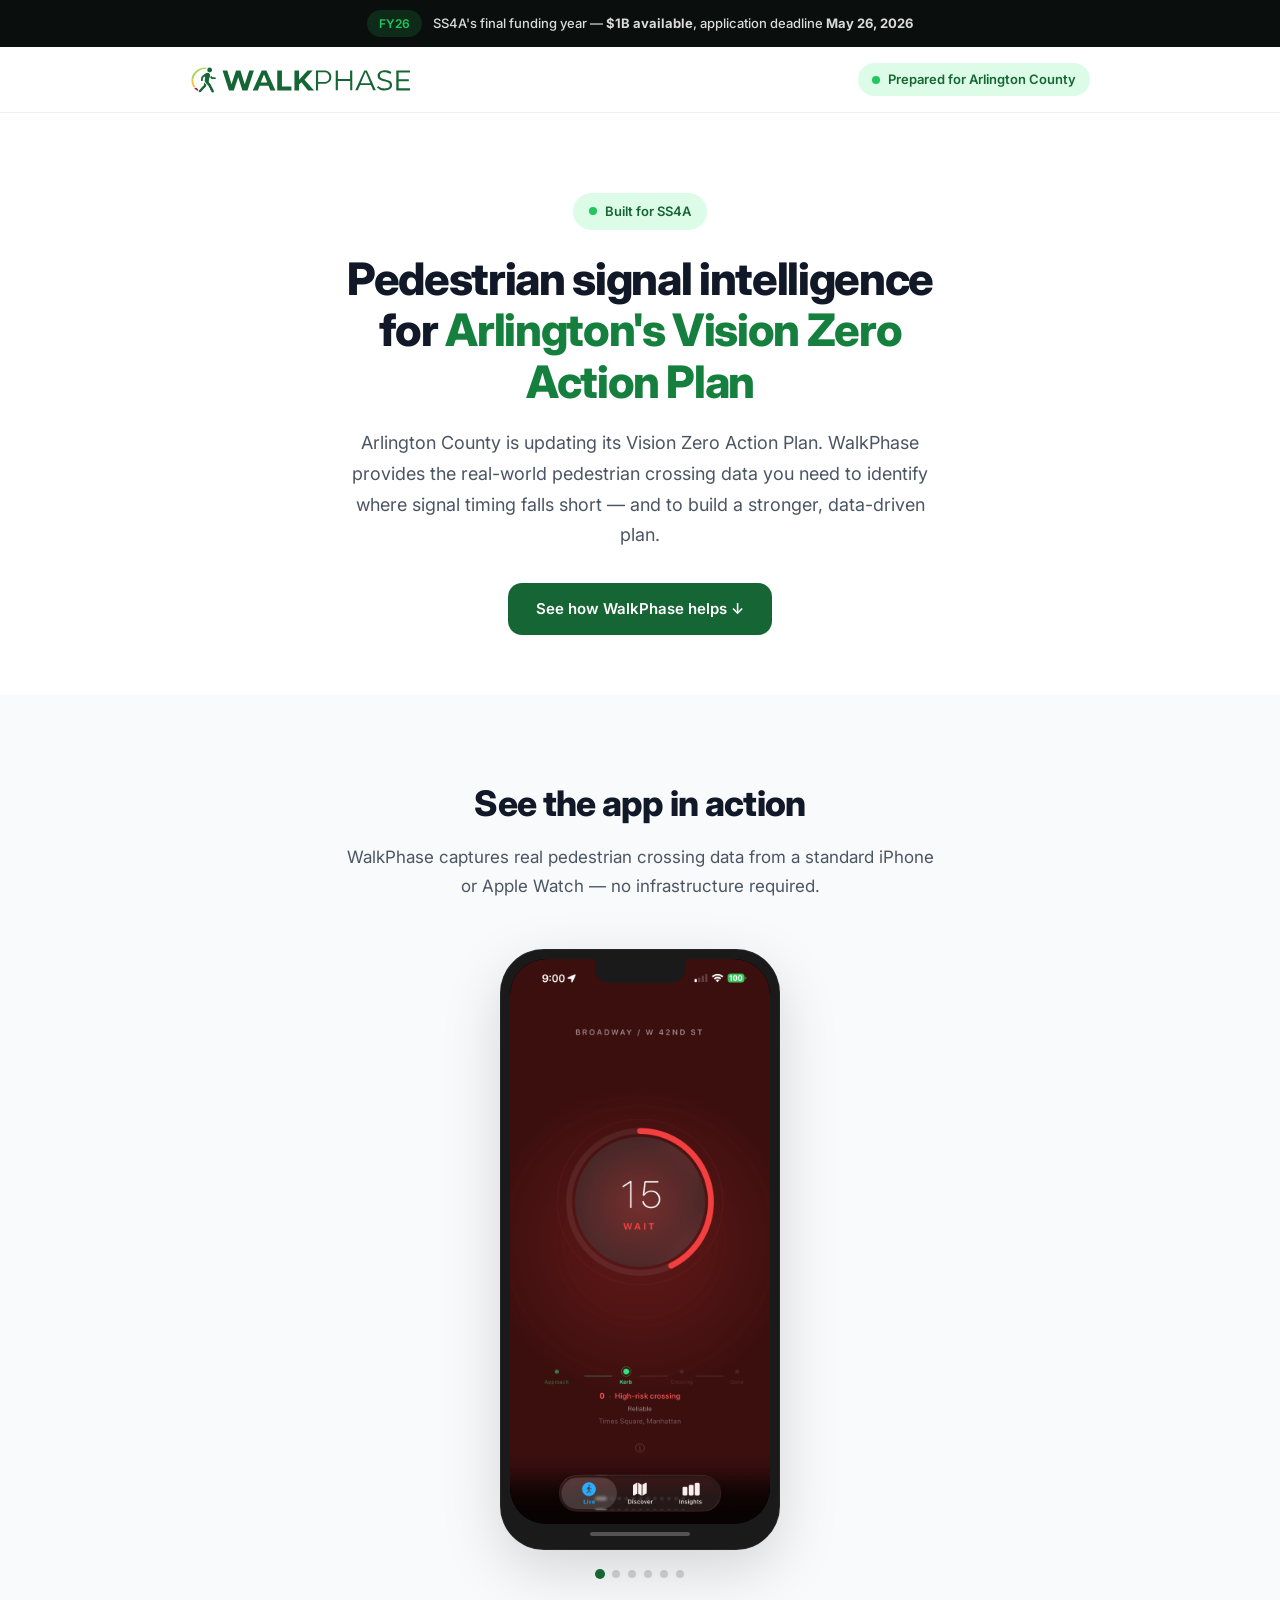
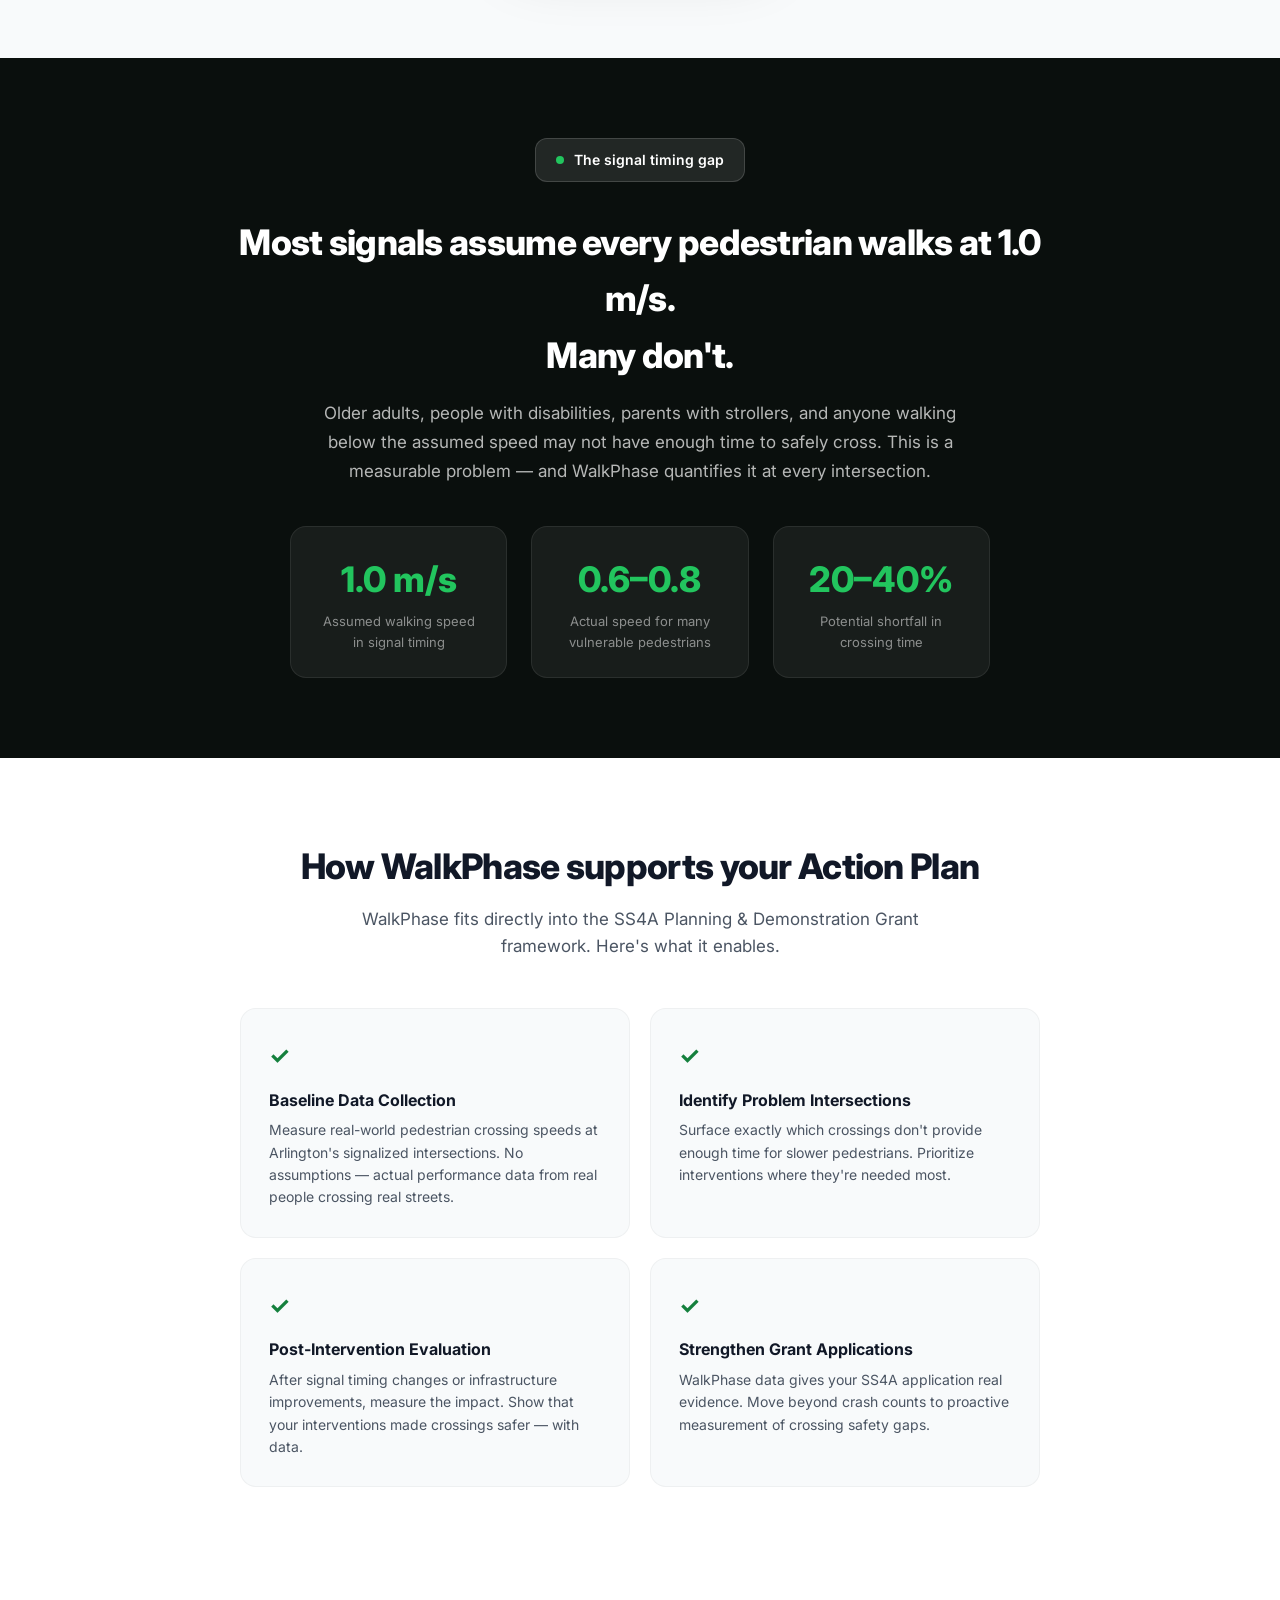
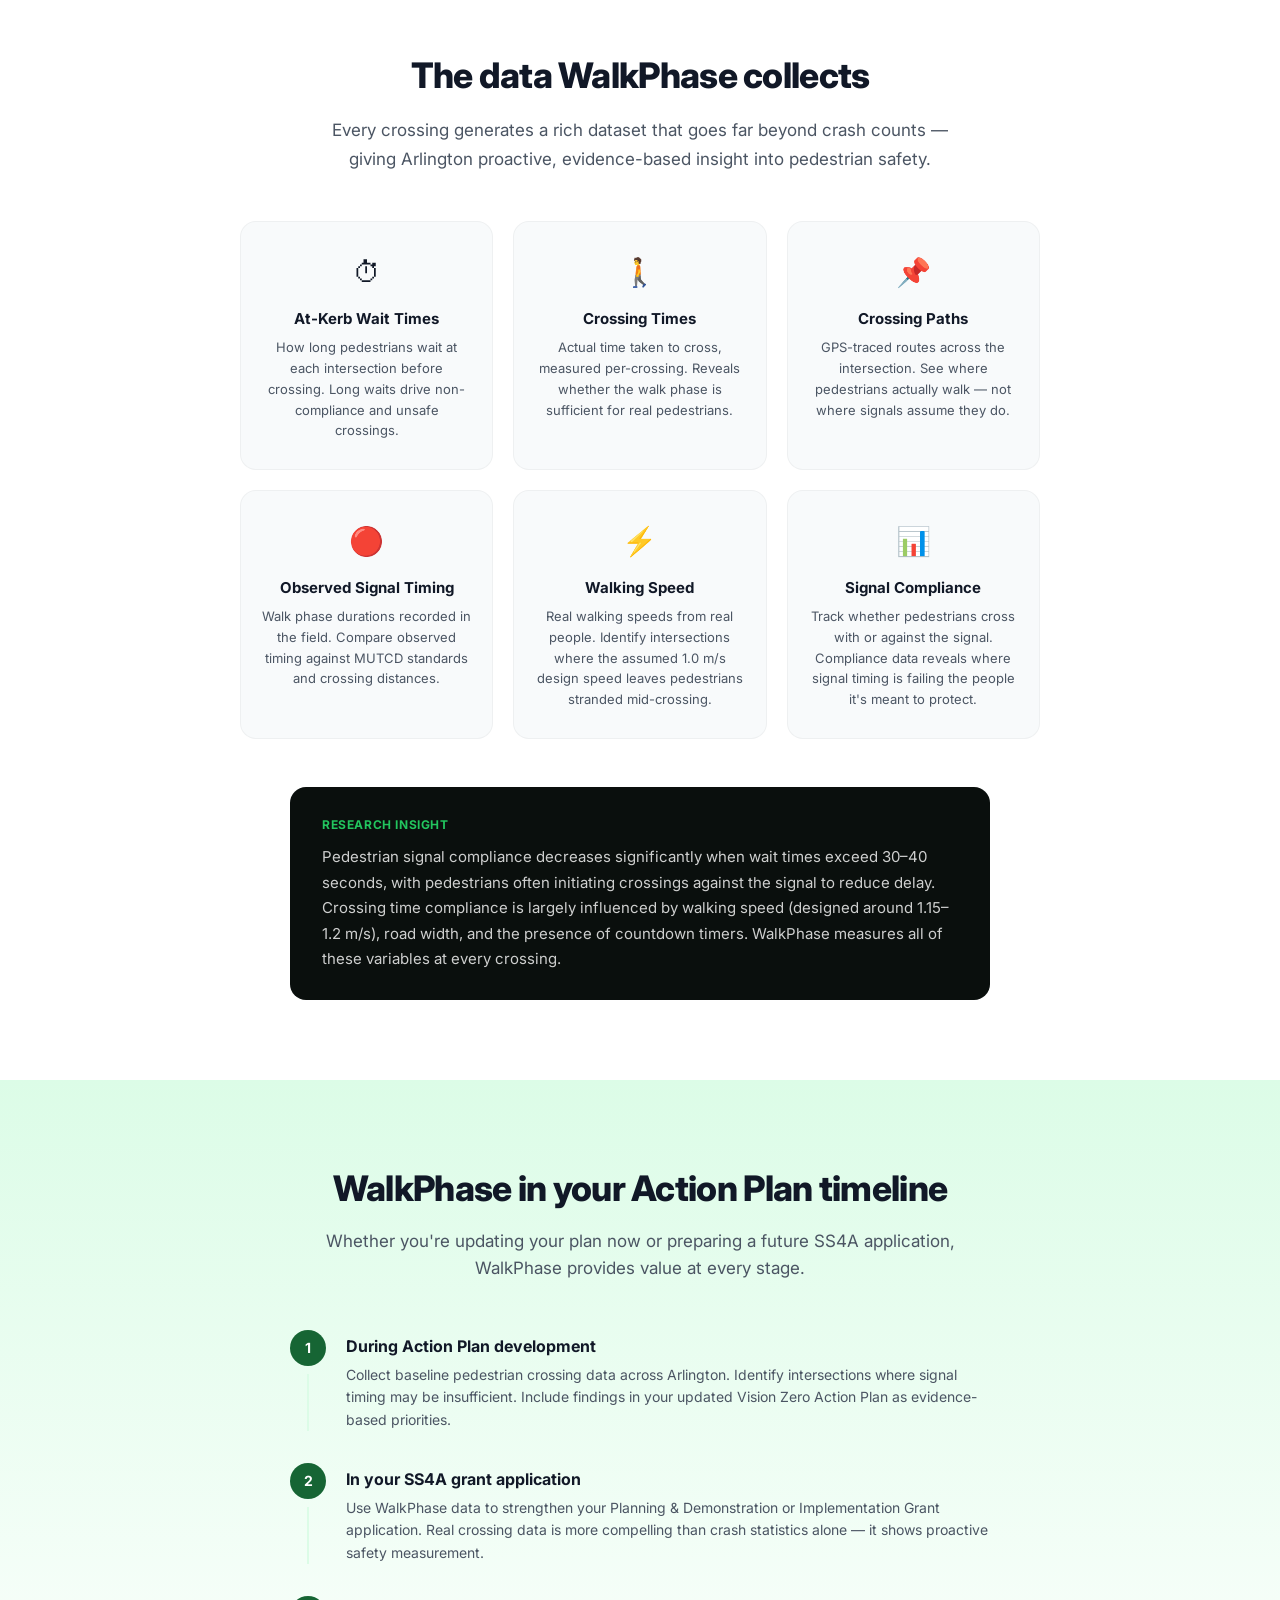
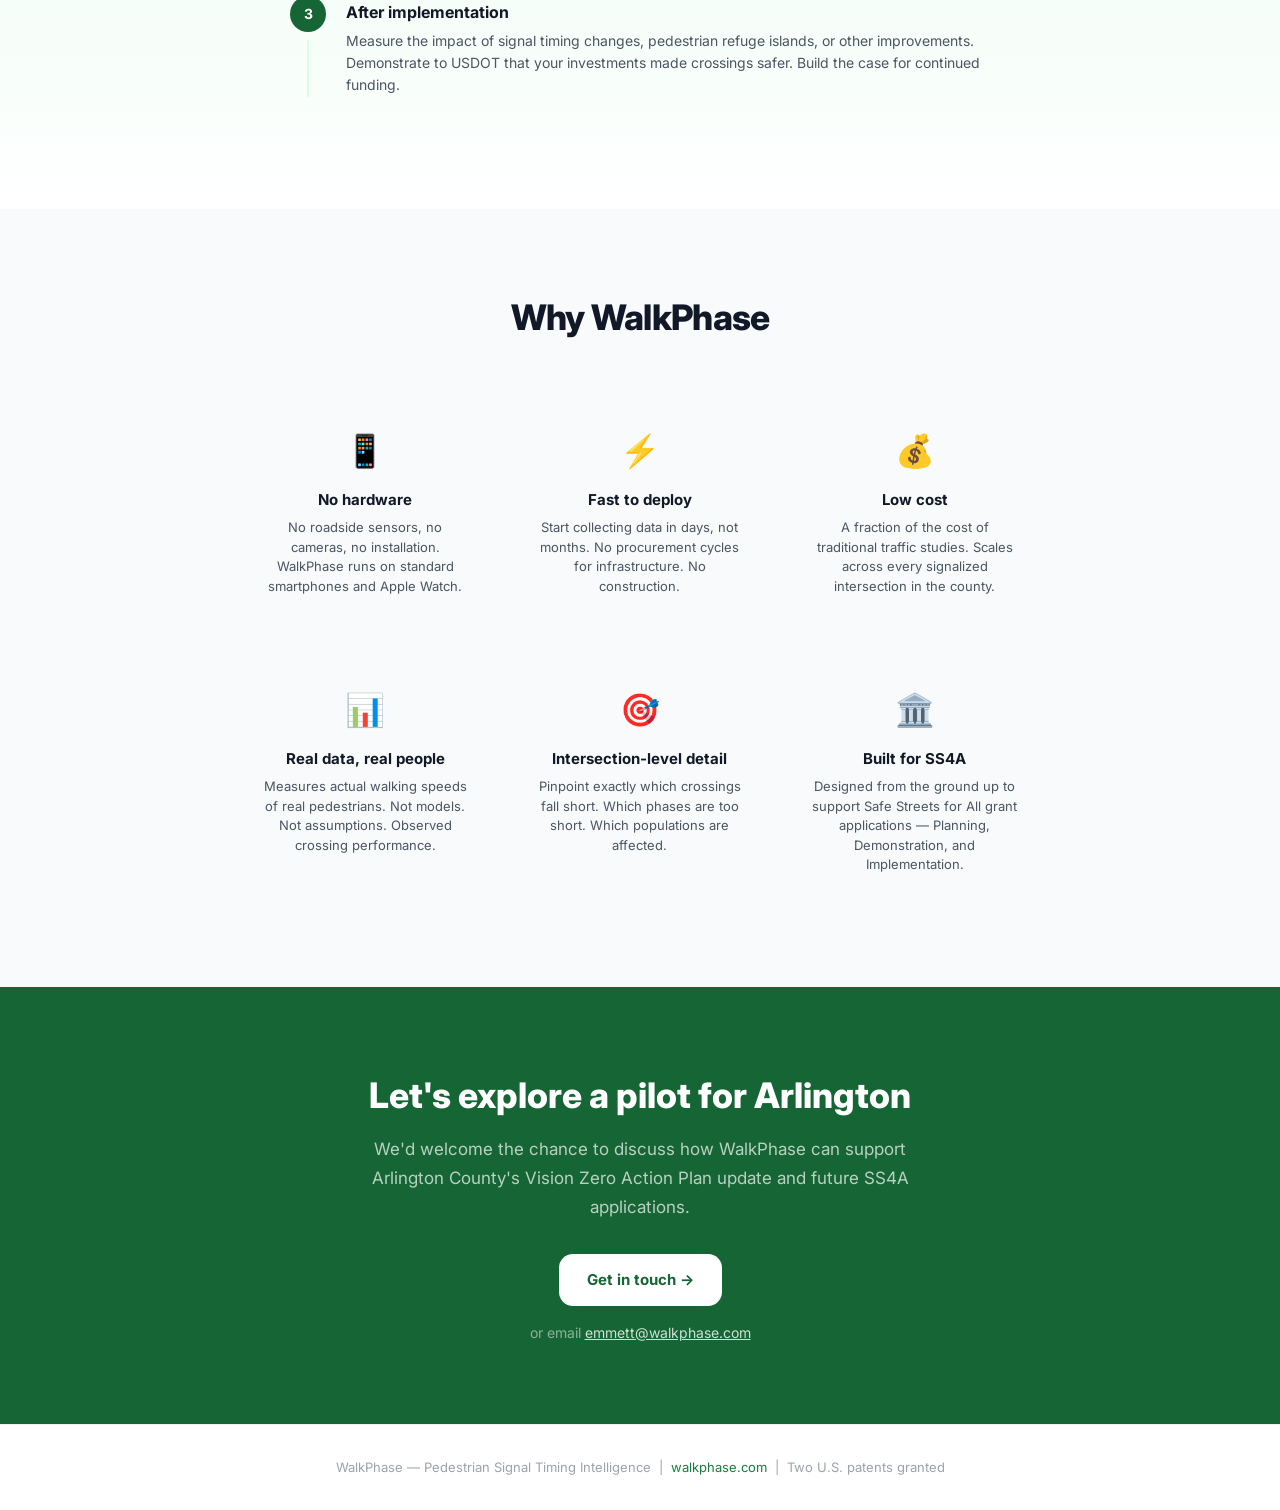
==== commit bac0d4ed: "Add FY26 urgency banner to Arlington page Final year of SS4A funding — $1B available, May 26 deadlin" ====
--- a/arlington/index.html
+++ b/arlington/index.html
@@ -159,6 +159,12 @@
 </head>
 <body>
 
+    <!-- Urgency Banner -->
+    <div style="background: #0a0f0d; color: rgba(255,255,255,0.85); text-align: center; padding: 10px 24px; font-size: 13px; font-weight: 500;">
+        <span style="display: inline-flex; align-items: center; gap: 8px; padding: 4px 12px; background: rgba(34,197,94,0.15); border-radius: 999px; font-weight: 600; color: #22c55e; font-size: 12px; margin-right: 8px;">FY26</span>
+        SS4A's final funding year &mdash; <strong>$1B available</strong>, application deadline <strong>May 26, 2026</strong>
+    </div>
+
     <!-- Nav -->
     <nav class="nav">
         <div class="nav-inner">
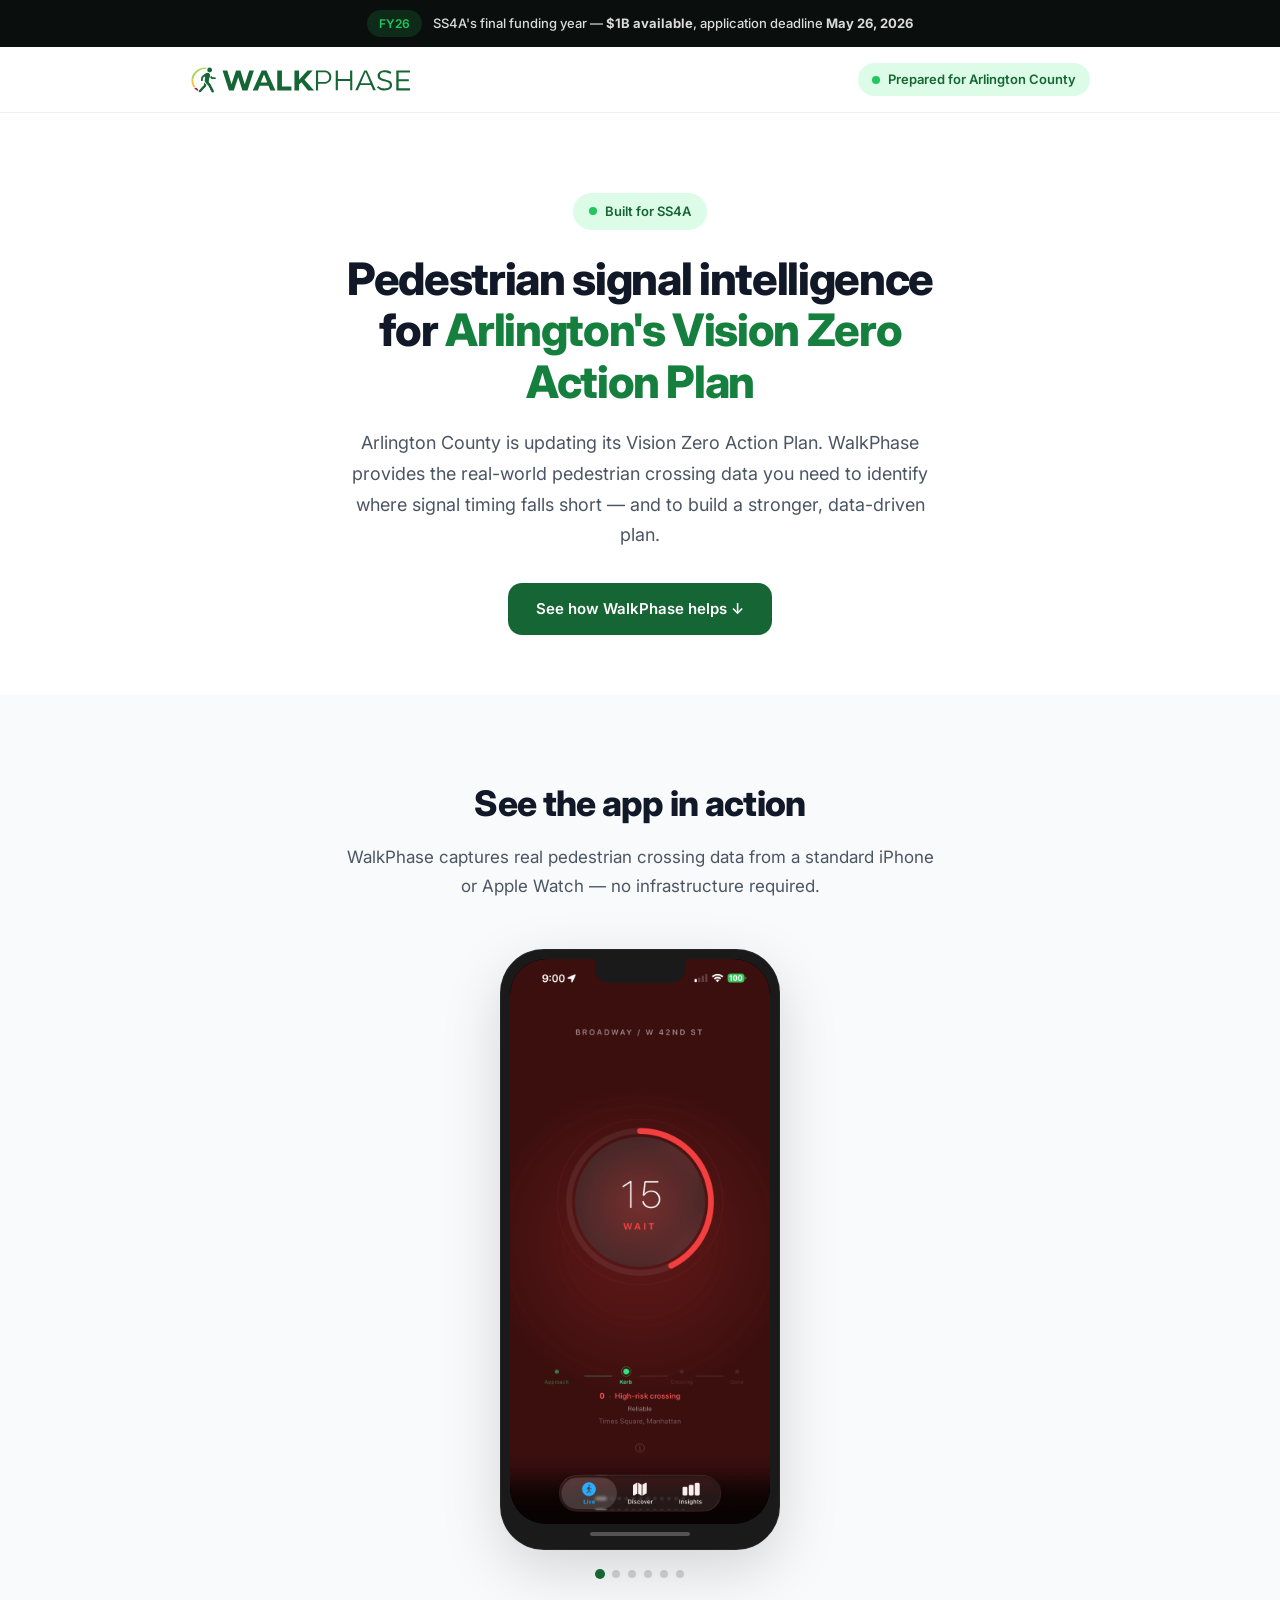
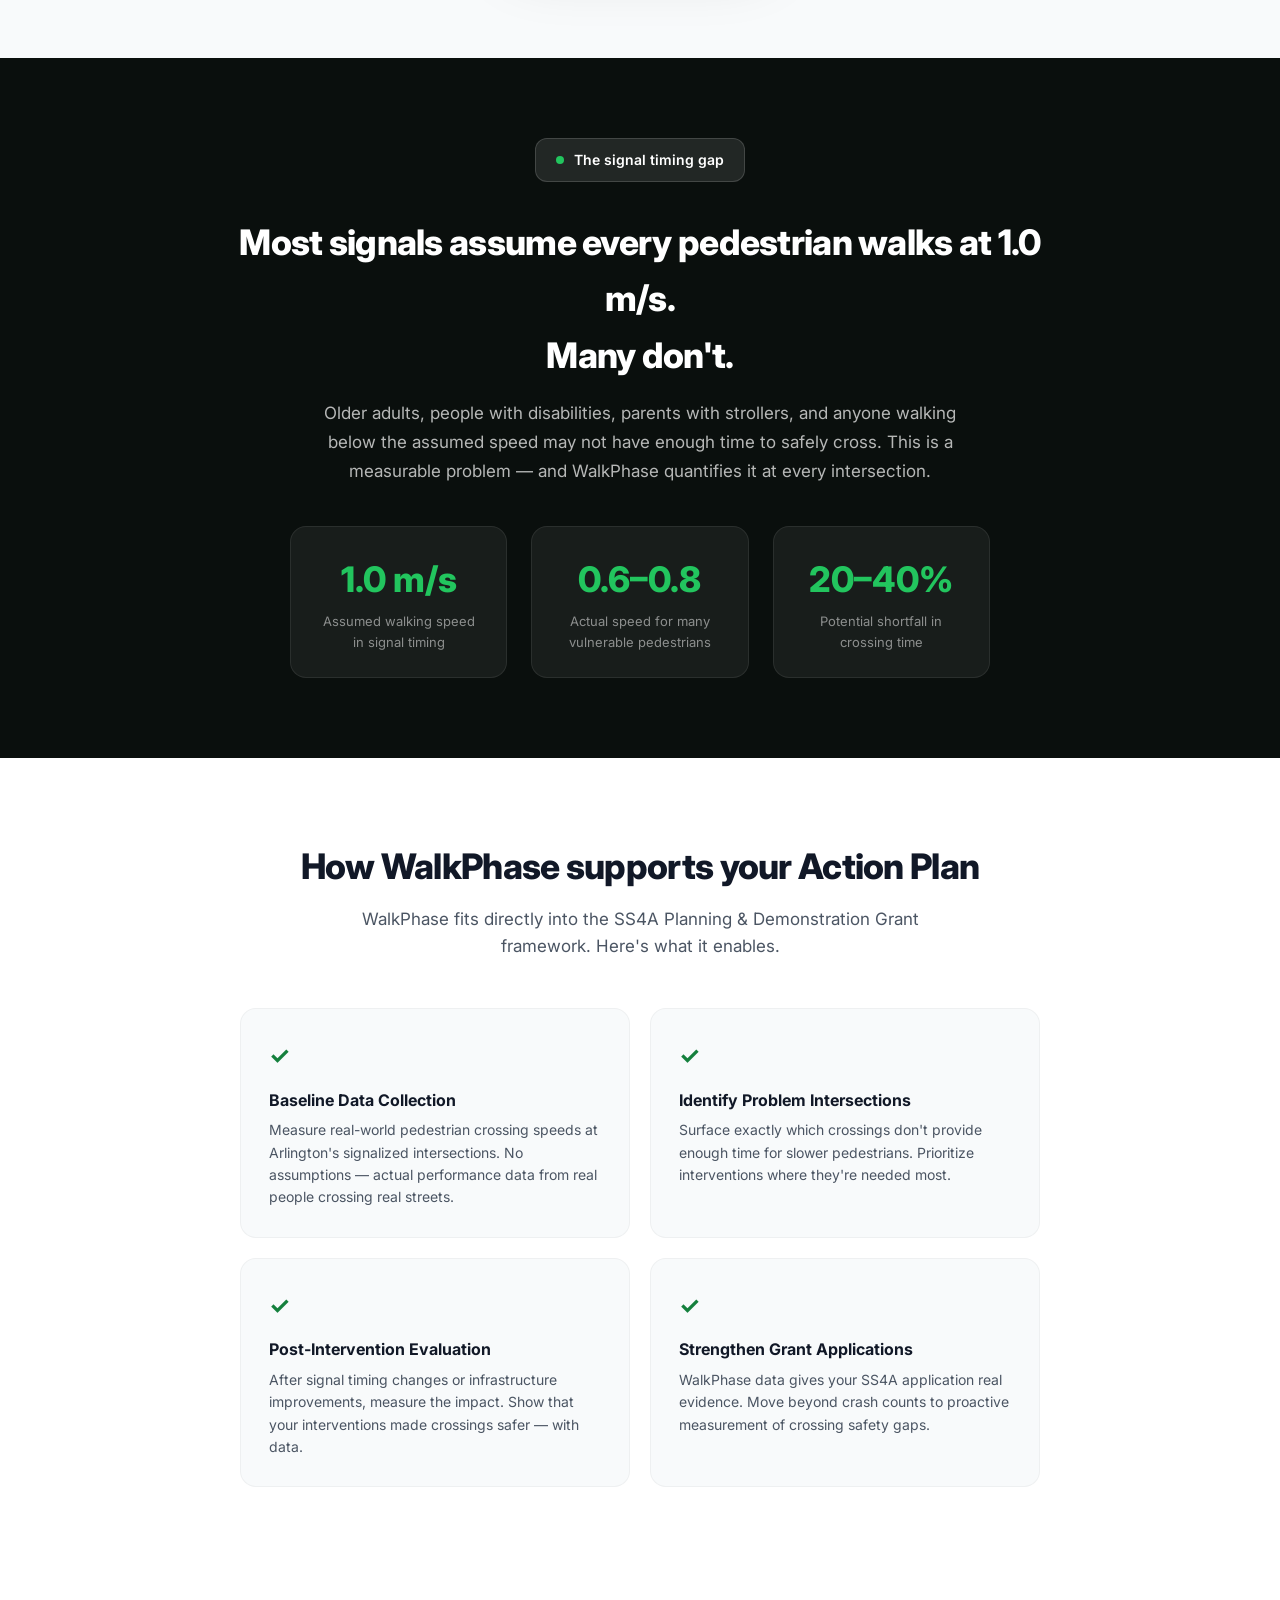
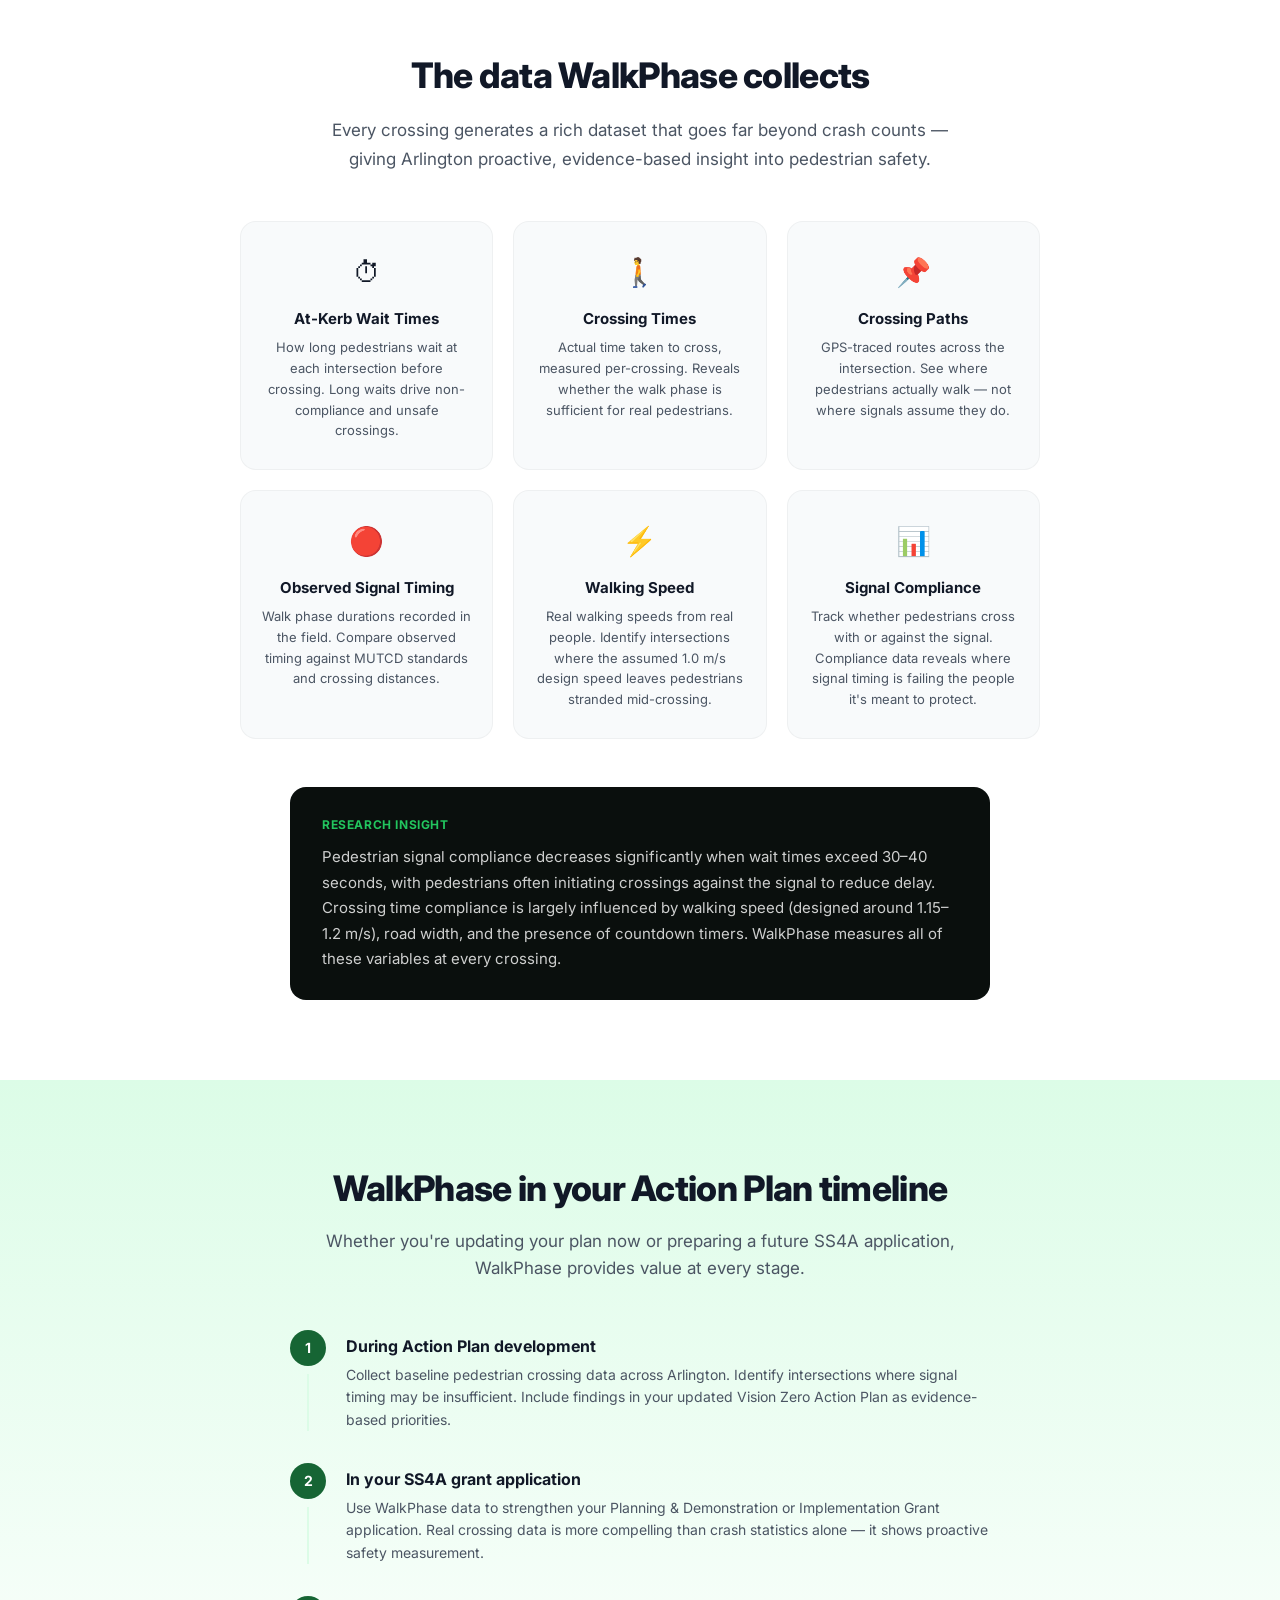
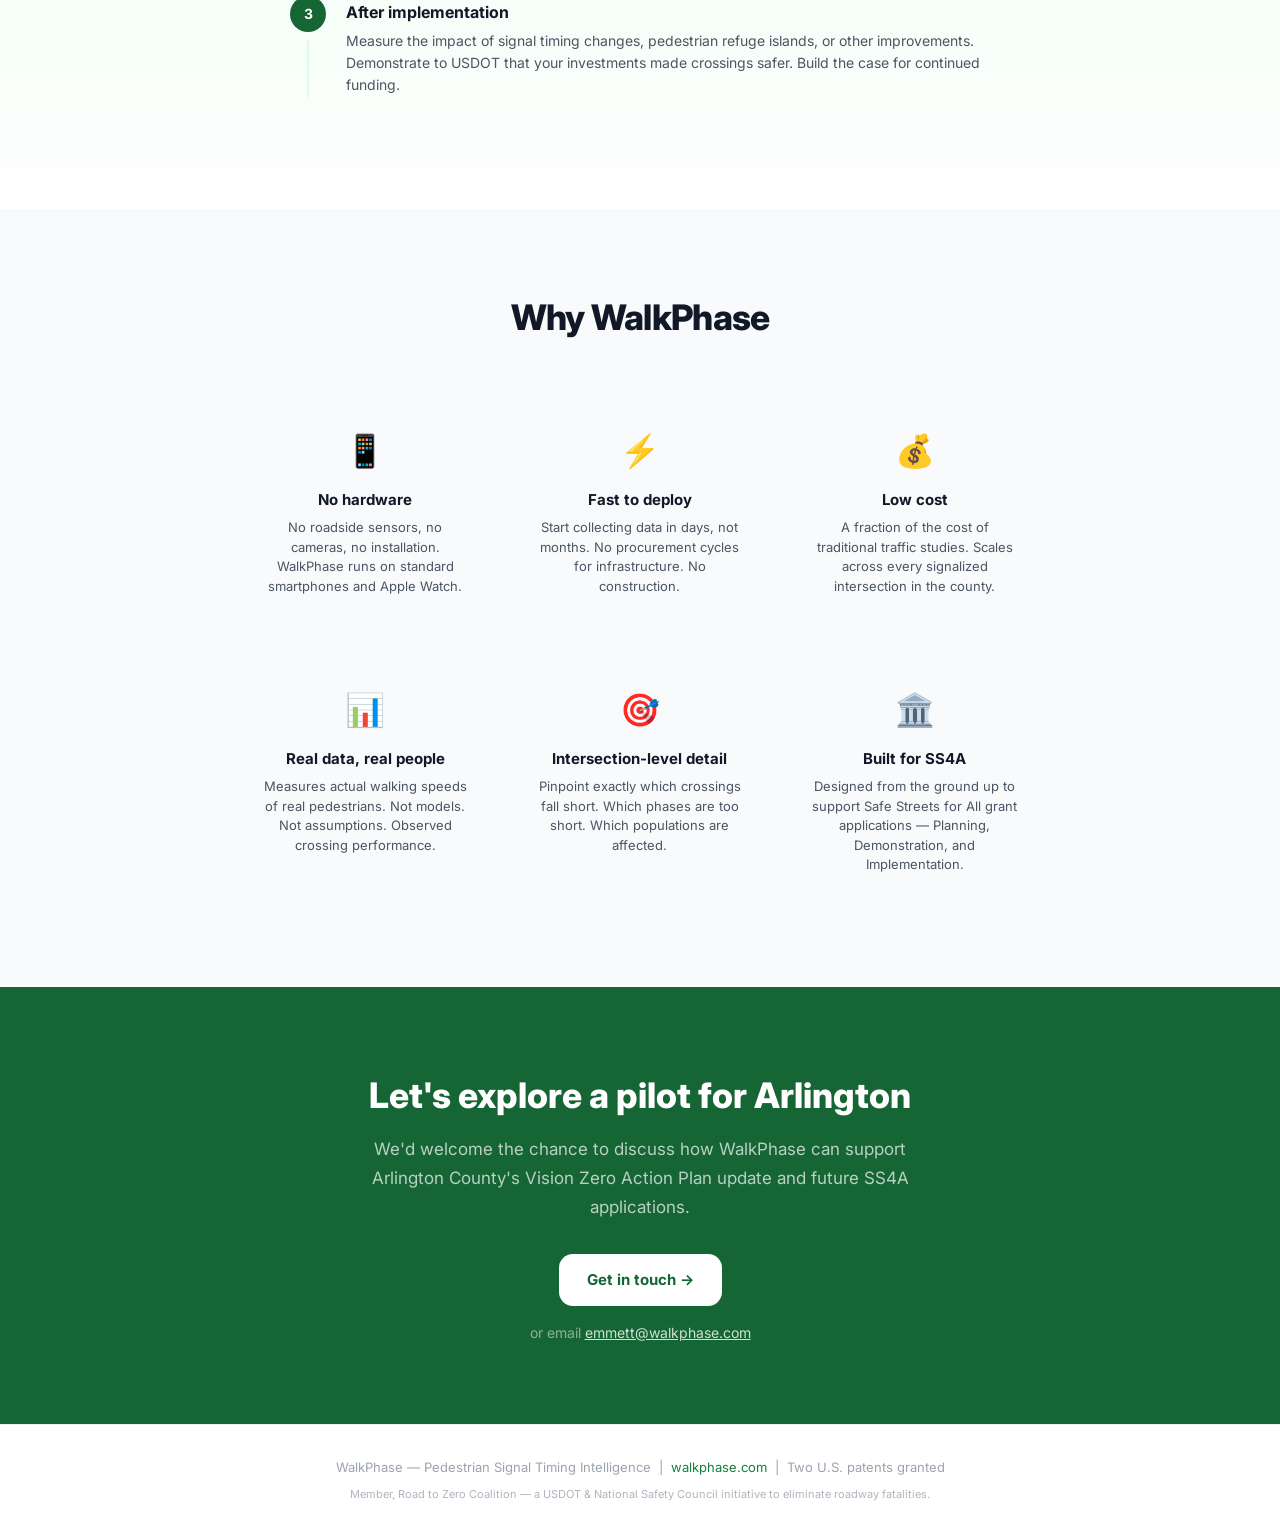
==== commit df1de108: "Add Road to Zero Coalition member credit to footers WalkPhase joined the Road to Zero Coalition (USD" ====
--- a/arlington/index.html
+++ b/arlington/index.html
@@ -392,6 +392,7 @@
     <!-- Footer -->
     <footer class="footer">
         <p>WalkPhase &mdash; Pedestrian Signal Timing Intelligence &nbsp;|&nbsp; <a href="https://walkphase.com">walkphase.com</a> &nbsp;|&nbsp; Two U.S. patents granted</p>
+        <p style="margin-top: 8px; font-size: 11px; opacity: 0.8;">Member, Road to Zero Coalition &mdash; a USDOT &amp; National Safety Council initiative to eliminate roadway fatalities.</p>
     </footer>
 
     <script>
